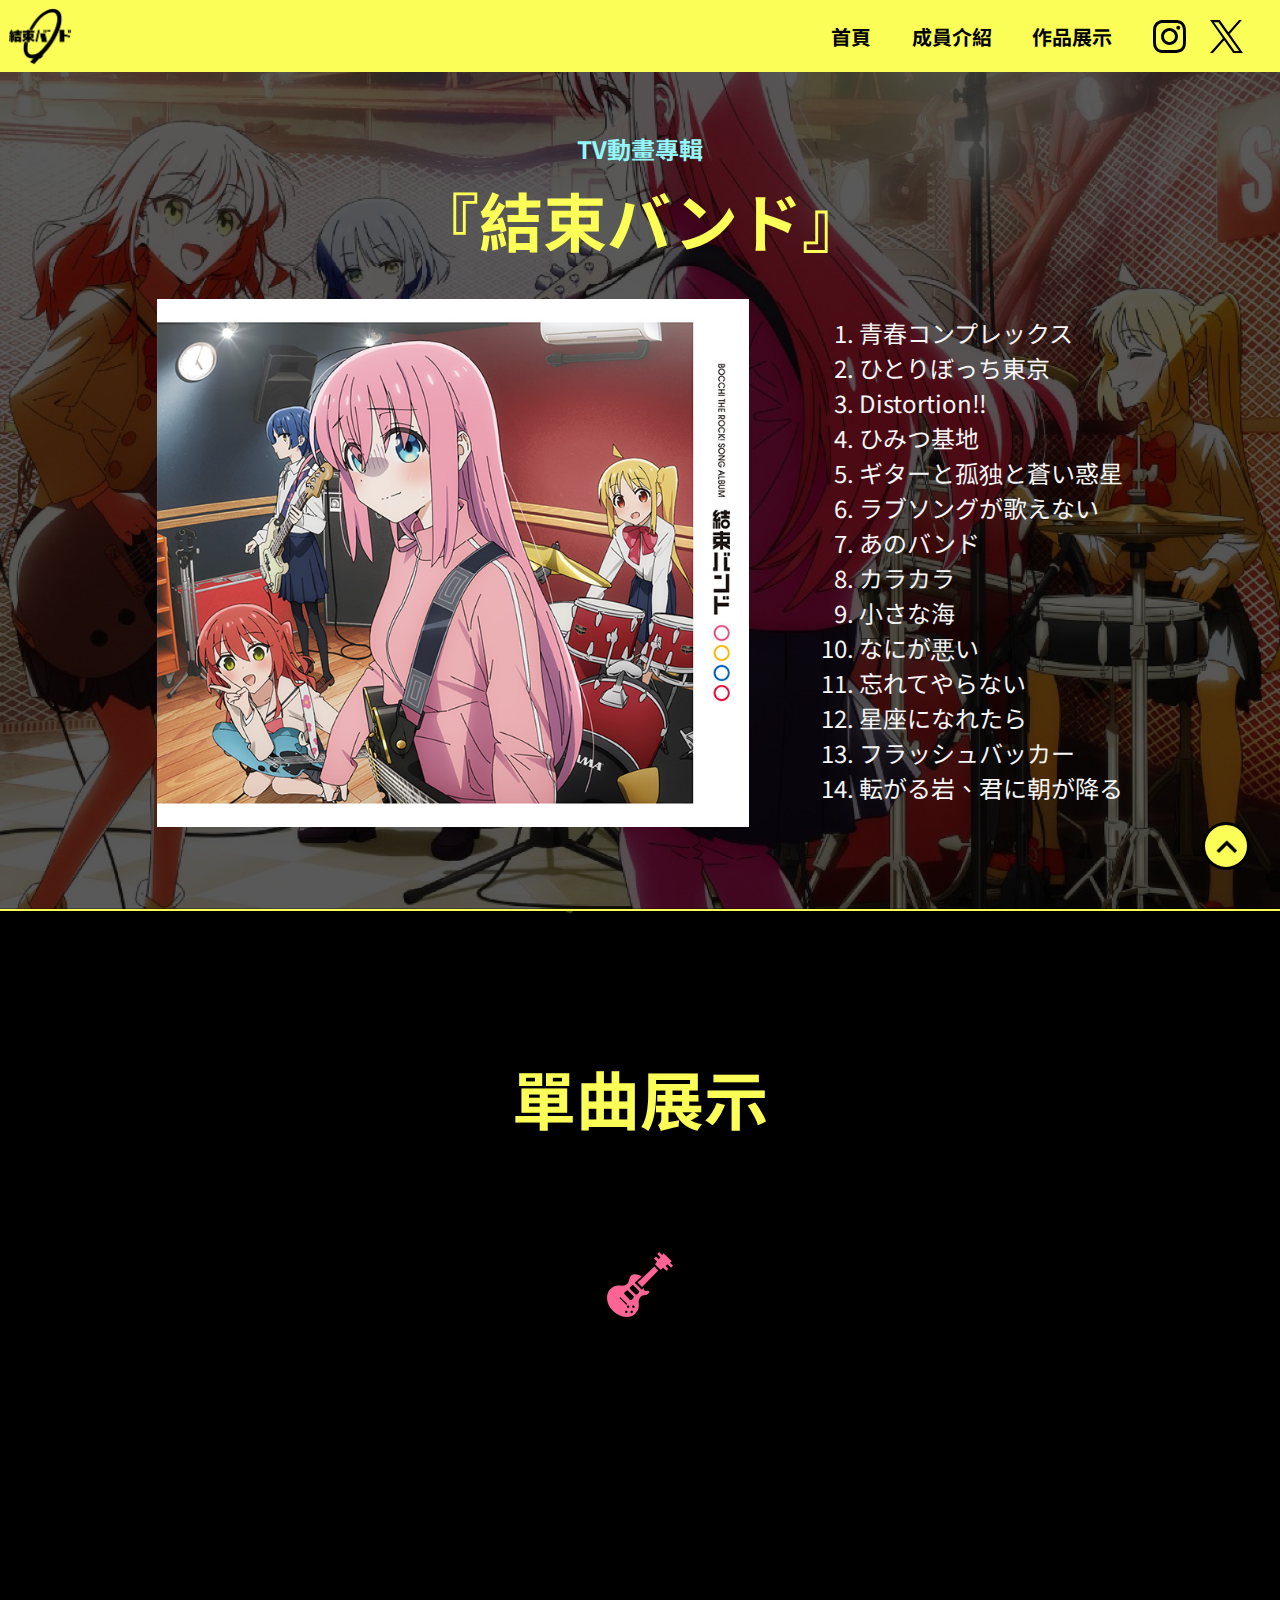
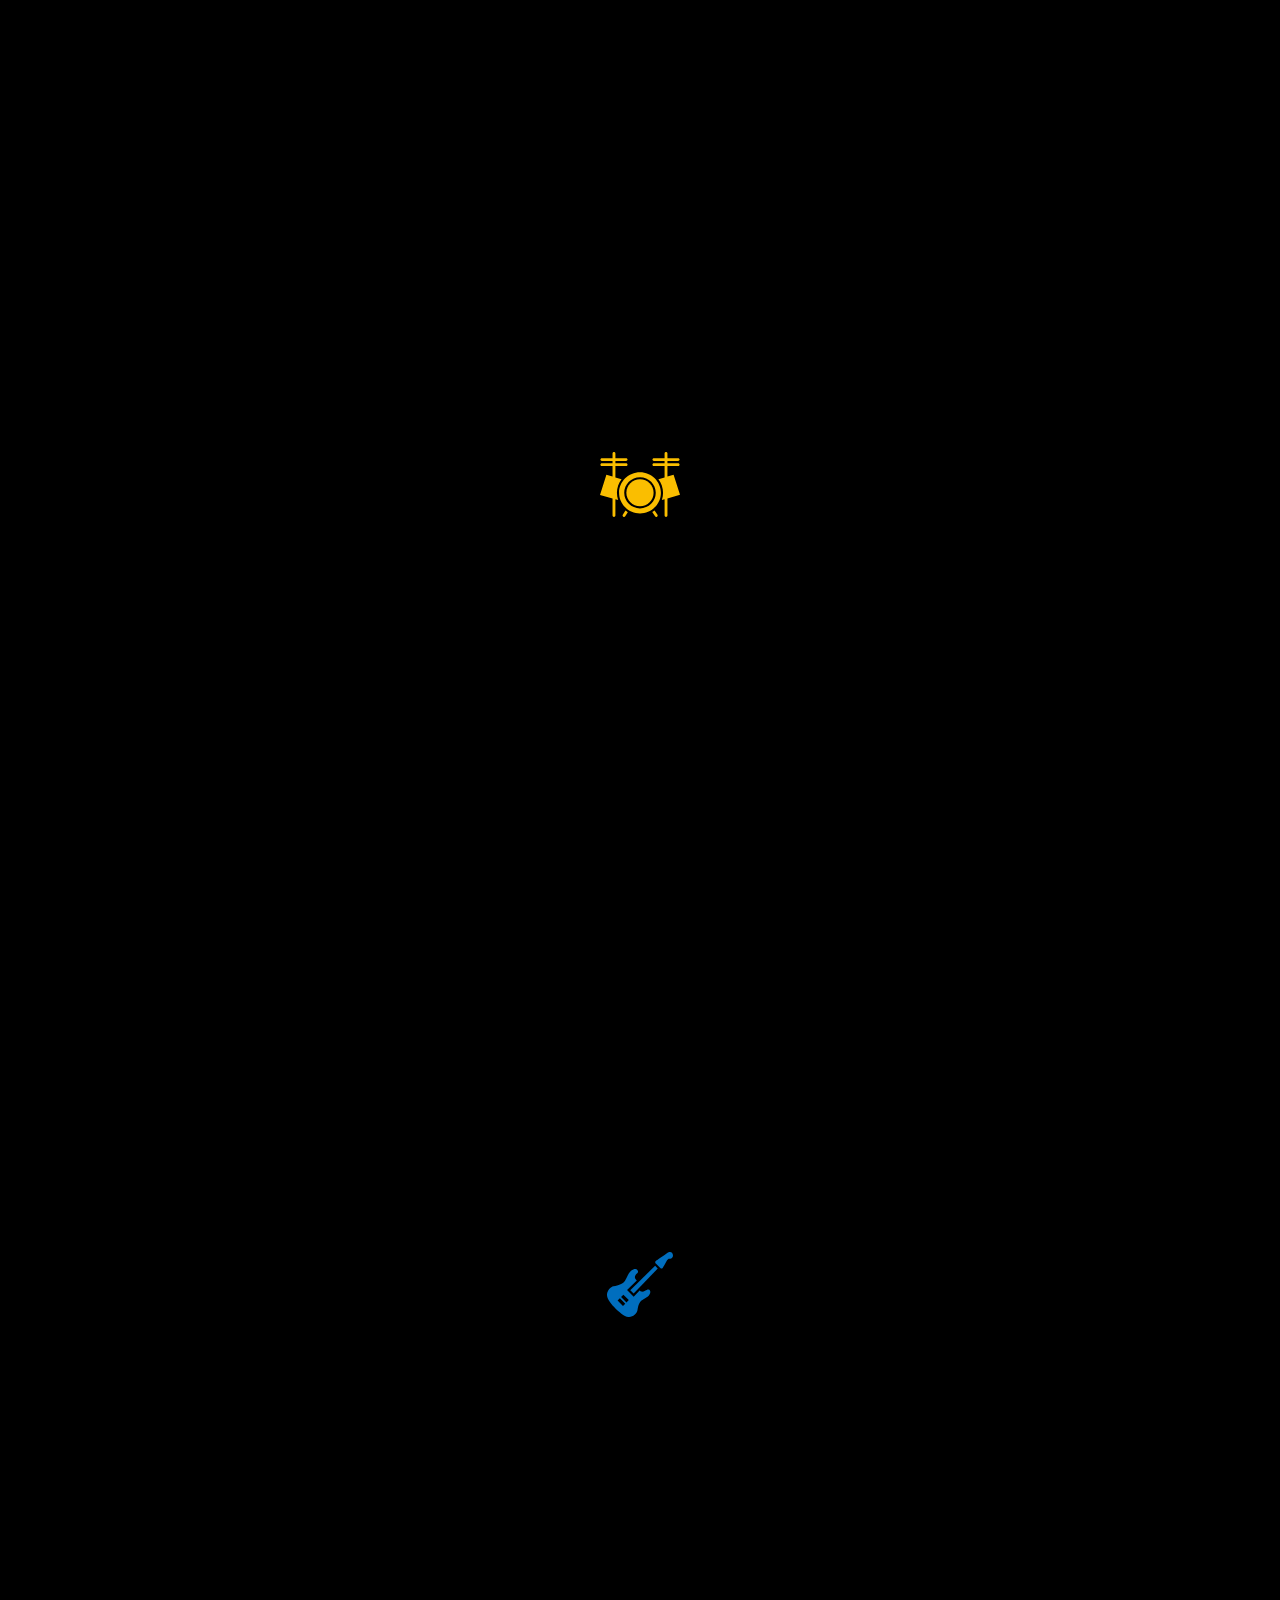
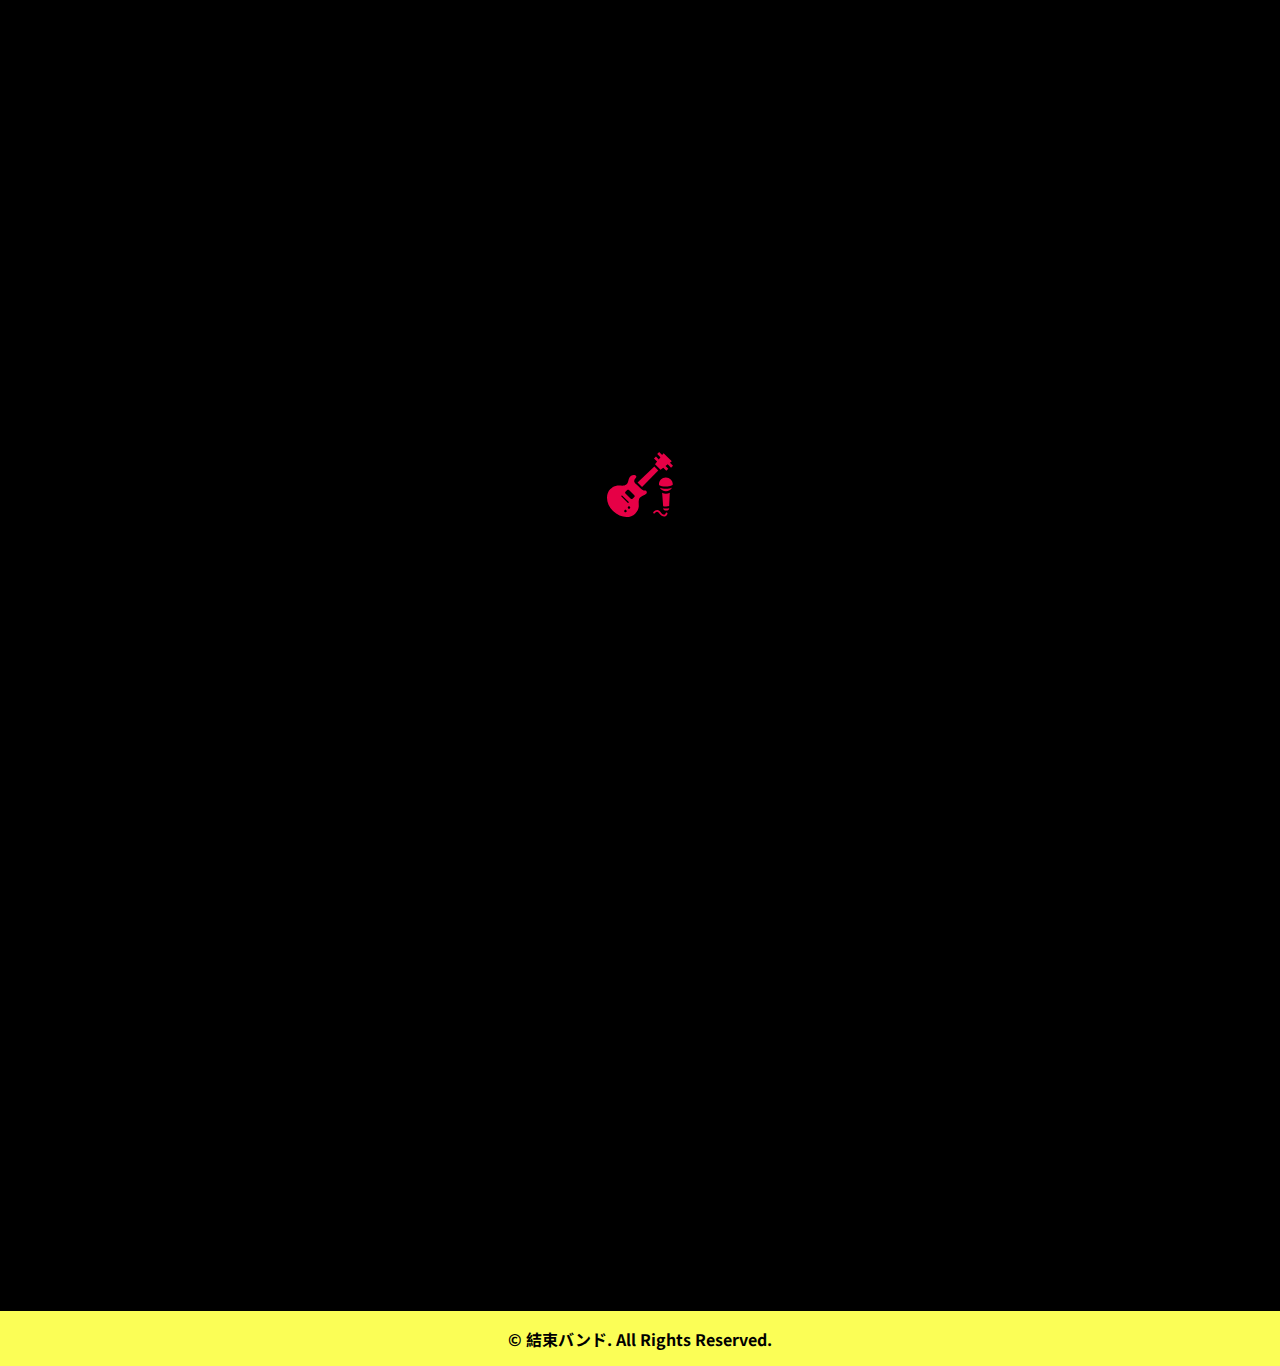
==== album.html @ 2d2086a7 "cathy's part" ====
<!DOCTYPE html>
<html lang="en">
    <head>
        <meta charset="UTF-8" />
        <meta name="viewport" content="width=device-width, initial-scale=1.0" />
        <title>作品展示</title>

        <link rel="preconnect" href="https://fonts.googleapis.com" />
        <link rel="preconnect" href="https://fonts.gstatic.com" crossorigin />
        <link
            href="https://fonts.googleapis.com/css2?family=Noto+Sans+TC:wght@100..900&family=Noto+Sans:ital,wght@0,100..900;1,100..900&display=swap"
            rel="stylesheet"
        />

        <link rel="stylesheet" href="css/style.css" /> <!-- 共用的格式 -->
        <link rel="stylesheet" href="css/album.css" /> <!-- 此頁專用的格式 -->
        <link rel="stylesheet" href="css/normalize.css" />

        <!-- AOS -->
        <link href="https://unpkg.com/aos@2.3.1/dist/aos.css" rel="stylesheet">
        <script src="https://unpkg.com/aos@2.3.1/dist/aos.js"></script>

    </head>
    
    <body>
        <div class="container">

            <div class="backToTopBtn">
                <a href="#top"><img src="images/icon_Up.png"/></a>
            </div>

            <header class="header">
            <img class="Kessoku_Band_Logo" src="images/Kessoku_Band_Logo.png" />

            <div class="nav">
                <div class="nav_list">
                <a href="index.html" class="nav_list_item"><p>首頁</p></a>
                <a href="member.html" class="nav_list_item"><p>成員介紹</p></a>
                <a href="album.html" class="nav_list_item"><p>作品展示</p></a>

                <div class="ctaBtn_Group">
                    <a href="https://www.instagram.com/BTR_isosta/" class="btn_ig" target=”_blank”><img src="images/ico_insta.svg" alt="IG"
                    /></a>
                    <a href="https://x.com/BTR_anime" class="btn_x" target=”_blank”><img src="images/ico_x.svg" alt="X"
                    /></a>
                </div>
                </div>
            </div>
            </header>
            
            <div class="main_content">

                <!-- 主要內容寫在這邊 -->

                <div class="banner">
                    <h6>TV動畫專輯</h6>
                    <h1>『結束バンド』</h1>

                    <div class="album_info">
                        <img  data-aos="flip-left" src="images/ph_kessokuband.jpg" />
                        <ol>
                            <li>青春コンプレックス</li>
                            <li>ひとりぼっち東京</li>
                            <li>Distortion‼</li>
                            <li>ひみつ基地</li>
                            <li>ギターと孤独と蒼い惑星</li>
                            <li>ラブソングが歌えない</li>
                            <li>あのバンド</li>
                            <li>カラカラ</li>
                            <li>小さな海</li>
                            <li>なにが悪い</li>
                            <li>忘れてやらない</li>
                            <li>星座になれたら</li>
                            <li>フラッシュバッカー</li>
                            <li>転がる岩、君に朝が降る</li>
                        </ol>  
                    </div>

                </div>
                <hr class="banner_Line">

                <div class="music_list">

                    <div class="img_bg"></div>

                    <h1>單曲展示</h1>

                    <img src="images/ico_guitar.svg" />
                    <div data-aos="fade-up">
                        <iframe width="921" height="580" src="https://www.youtube.com/embed/B7BxrAAXl94?si=m0UXEIz8uNx51mKf" title="YouTube video player" frameborder="0" allow="accelerometer; autoplay; clipboard-write; encrypted-media; gyroscope; picture-in-picture; web-share" referrerpolicy="strict-origin-when-cross-origin" allowfullscreen></iframe>
                    </div>

                    <img src="images/ico_drum.svg" />
                    <div data-aos="fade-up">
                        <iframe width="921" height="580" src="https://www.youtube.com/embed/gX9m-rCtSqc?si=jSZ46Ptk9Ce-Ltsv" title="YouTube video player" frameborder="0" allow="accelerometer; autoplay; clipboard-write; encrypted-media; gyroscope; picture-in-picture; web-share" referrerpolicy="strict-origin-when-cross-origin" allowfullscreen></iframe>                    </div>

                    <img src="images/ico_bass.svg" />
                    <div data-aos="fade-up">
                        <iframe width="921" height="580" src="https://www.youtube.com/embed/L2i0i9gWE00?si=dK7eOk1gUJLeM4uP" title="YouTube video player" frameborder="0" allow="accelerometer; autoplay; clipboard-write; encrypted-media; gyroscope; picture-in-picture; web-share" referrerpolicy="strict-origin-when-cross-origin" allowfullscreen></iframe>                    </div>

                    <img src="images/ico_guitar_mike.svg" />
                    <div data-aos="fade-up">
                        <iframe width="921" height="580" src="https://www.youtube.com/embed/wSTbdqo-j74?si=o0Gbe-HvAu0ZDFcA" title="YouTube video player" frameborder="0" allow="accelerometer; autoplay; clipboard-write; encrypted-media; gyroscope; picture-in-picture; web-share" referrerpolicy="strict-origin-when-cross-origin" allowfullscreen></iframe>                    </div>

                </div>
                
            </div>

        </div>

        <footer class="footer">
            <p>© 結束バンド. All Rights Reserved.</p>
        </footer>

        <script>
            AOS.init();
        </script>

    </body>
</html>
---- css/style.css ----
/* ------------ 共用的格式 ------------ */

html {
	background-color: #000000;
	box-sizing: border-box;
    overflow-x: hidden;
}

*,*:before,*:after {
	box-sizing: inherit
}


body {
	font-family: "Noto Sans TC", serif;
}

.container {
	margin-left: auto;
	margin-right: auto;
}

.backToTopBtn {
    width: 48px;
    height: 48px;
    display: block;
    position: fixed;
    bottom: 30px;
    right: 30px;
    z-index: 99;
    border: 3px solid #000000;
    outline: none;
    background-color: #FBFE56;
    cursor: pointer;
    border-radius: 50%;
    text-align: center;
    align-content: center;
}

.backToTopBtn img { 
    width: 50%;
    height: auto;
}

/* Header */

.header {
    width: 100%;
    height: 72px;
    background-color: #FBFE56;
    display: flex;
    justify-content: space-between;
    align-items: center;
    padding-left: 8px;
    padding-right: 37px;
}

.Kessoku_Band_Logo {
    width: 64px;
    height: 57px;
}

.nav {
    width: 412px;
    height: 33px;
    display: flex;
    justify-content:space-between;
    align-items: center;
}

.nav_list {
    width: 100%;
    height: 100%;
    display: flex;
    justify-content:space-between;
    align-items: center;
}

.nav_list_item {
    font-size: 20px;
    font-weight: bold;
    color: #000000;
    text-decoration: none;
}

.ctaBtn_Group {
    display: flex;
    align-items: center;
}

.btn_ig,
.btn_x {
    width: 33px;
    height: 33px;
}

.btn_ig {
    margin-right: 24px;
}

/* Footer */

.footer {
    width: 100%;
    height: 55px;
    font-size: 16px;
    font-weight: bold;
    text-align: center;
    background-color: #FBFE56;
    align-content: center;
}
---- css/album.css ----
.banner {
    width: 100%;
    height: 837px;
    text-align: center;
    align-content: center;
    background-image: url("../images/album_Banner.png");
    background-color: rgba(0,0,0,0.65);
    background-position: center;
    background-repeat: no-repeat;
    background-size: cover;
    background-blend-mode: overlay;
}

.banner h6 {
    color: #93F7FA;
    font-size: 24px;
    margin-top: 23px;
    margin-bottom: 20px;
}

.banner h1 {
    color: #FBFE56;
    font-size: 64px;
    font-weight: bolder;
    margin-top: 0px;
    margin-bottom: 42px;
}

.album_info {
    height: 528px;
    display: flex;
    justify-content: center;
    margin-bottom: 42px;
}

.album_info img {
    width: auto;
    height: 100%;
    margin-right: 70px;
}

.album_info ol {
    height: 100%;
}

.album_info li {
    line-height: 35px;
    text-align: start;
    color: #F5F5F5;
    font-size: 24px;
    font-weight: 400;
}

.banner_Line {
    height:2px;
    border-width:0;
    color:#FBFE56;
    background-color:#FBFE56; 
    margin: 0;
}

/* Music */

.music_list {
    padding-top: 107px;
    text-align: center;
    background-image: url("../images/Kessoku_Band_Logo_yellow.png");
    background-repeat: no-repeat;
    background-attachment: fixed;
    background-position: center;
    background-size: 1083px 968px;
    background-color: rgba(0,0,0,0.75);
    background-blend-mode: overlay;
}

.music_list img{
    width: auto;
    height: 65px;
    margin-top: 75px;
    margin-bottom: 75px;
}

.music_list h1{
    color: #FBFE56;
    font-size: 64px;
}

/* Footer */

.footer {
    margin-top: 135px;
}
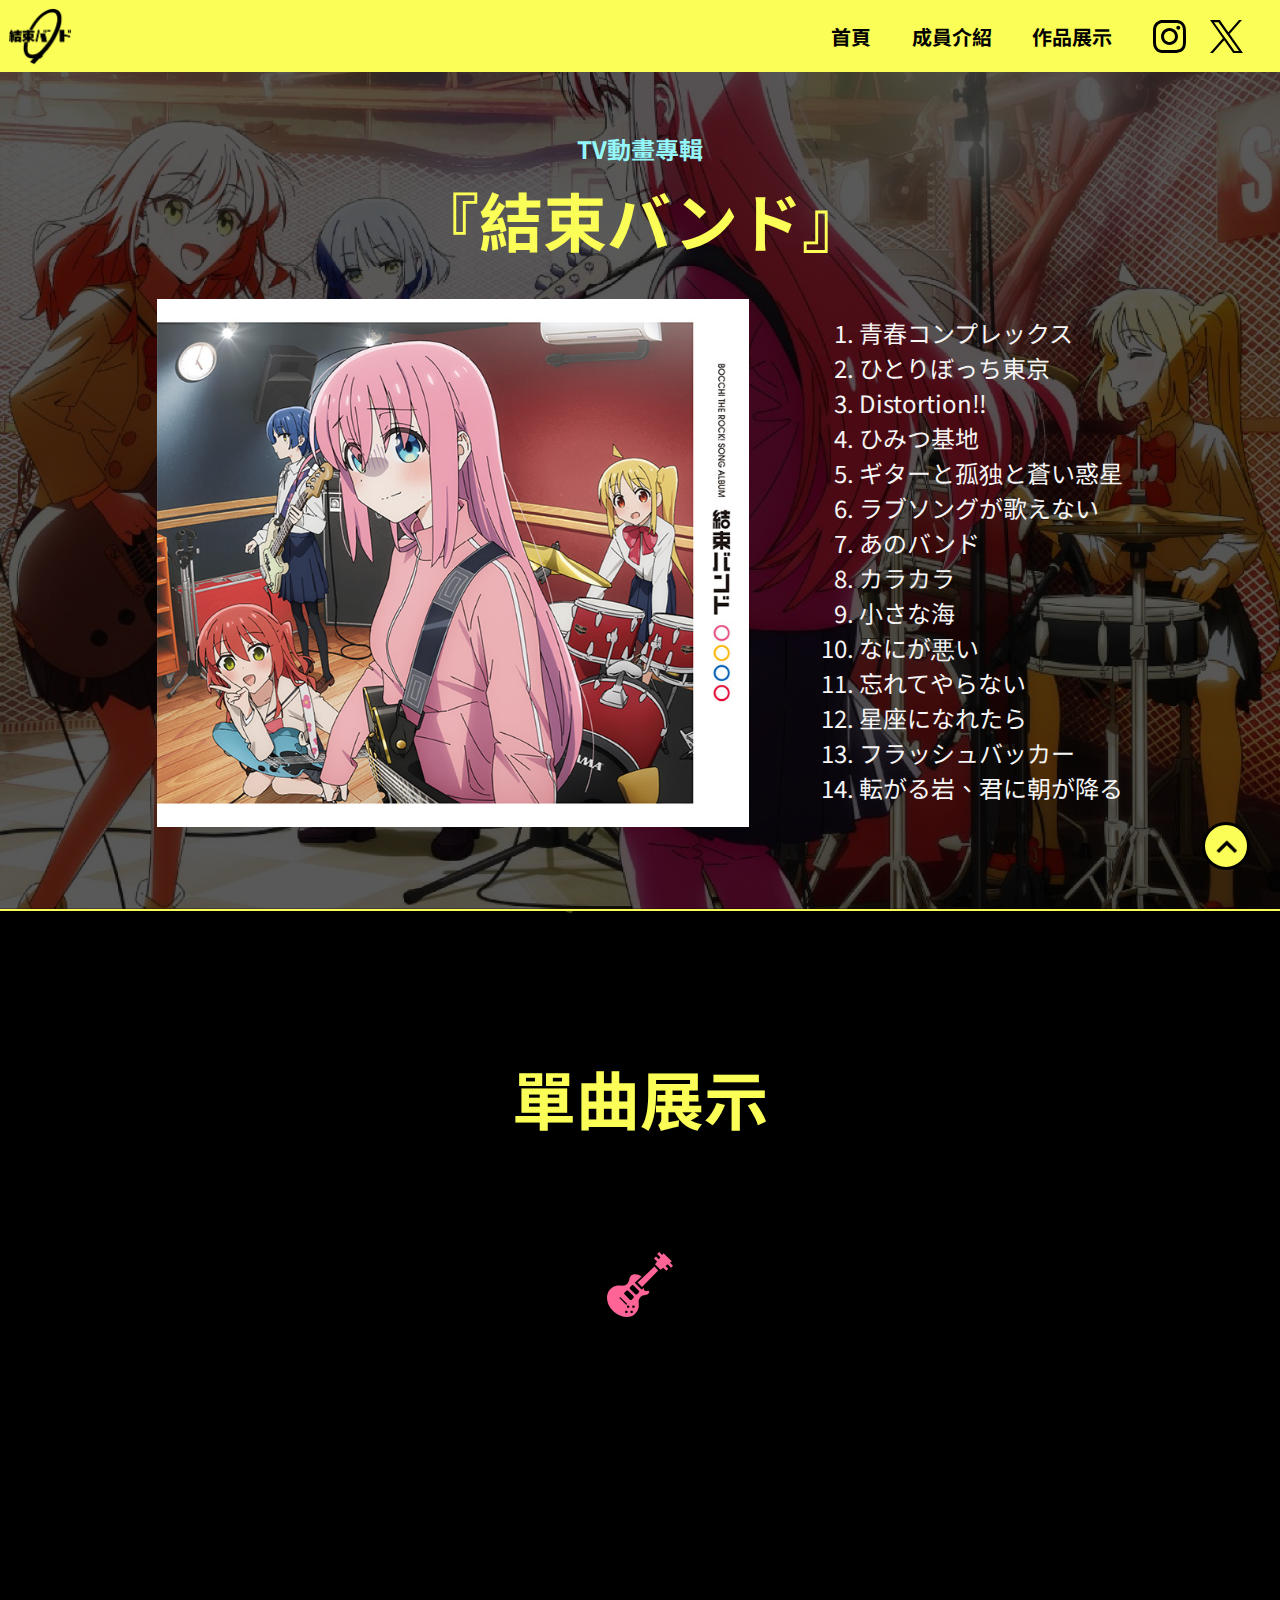
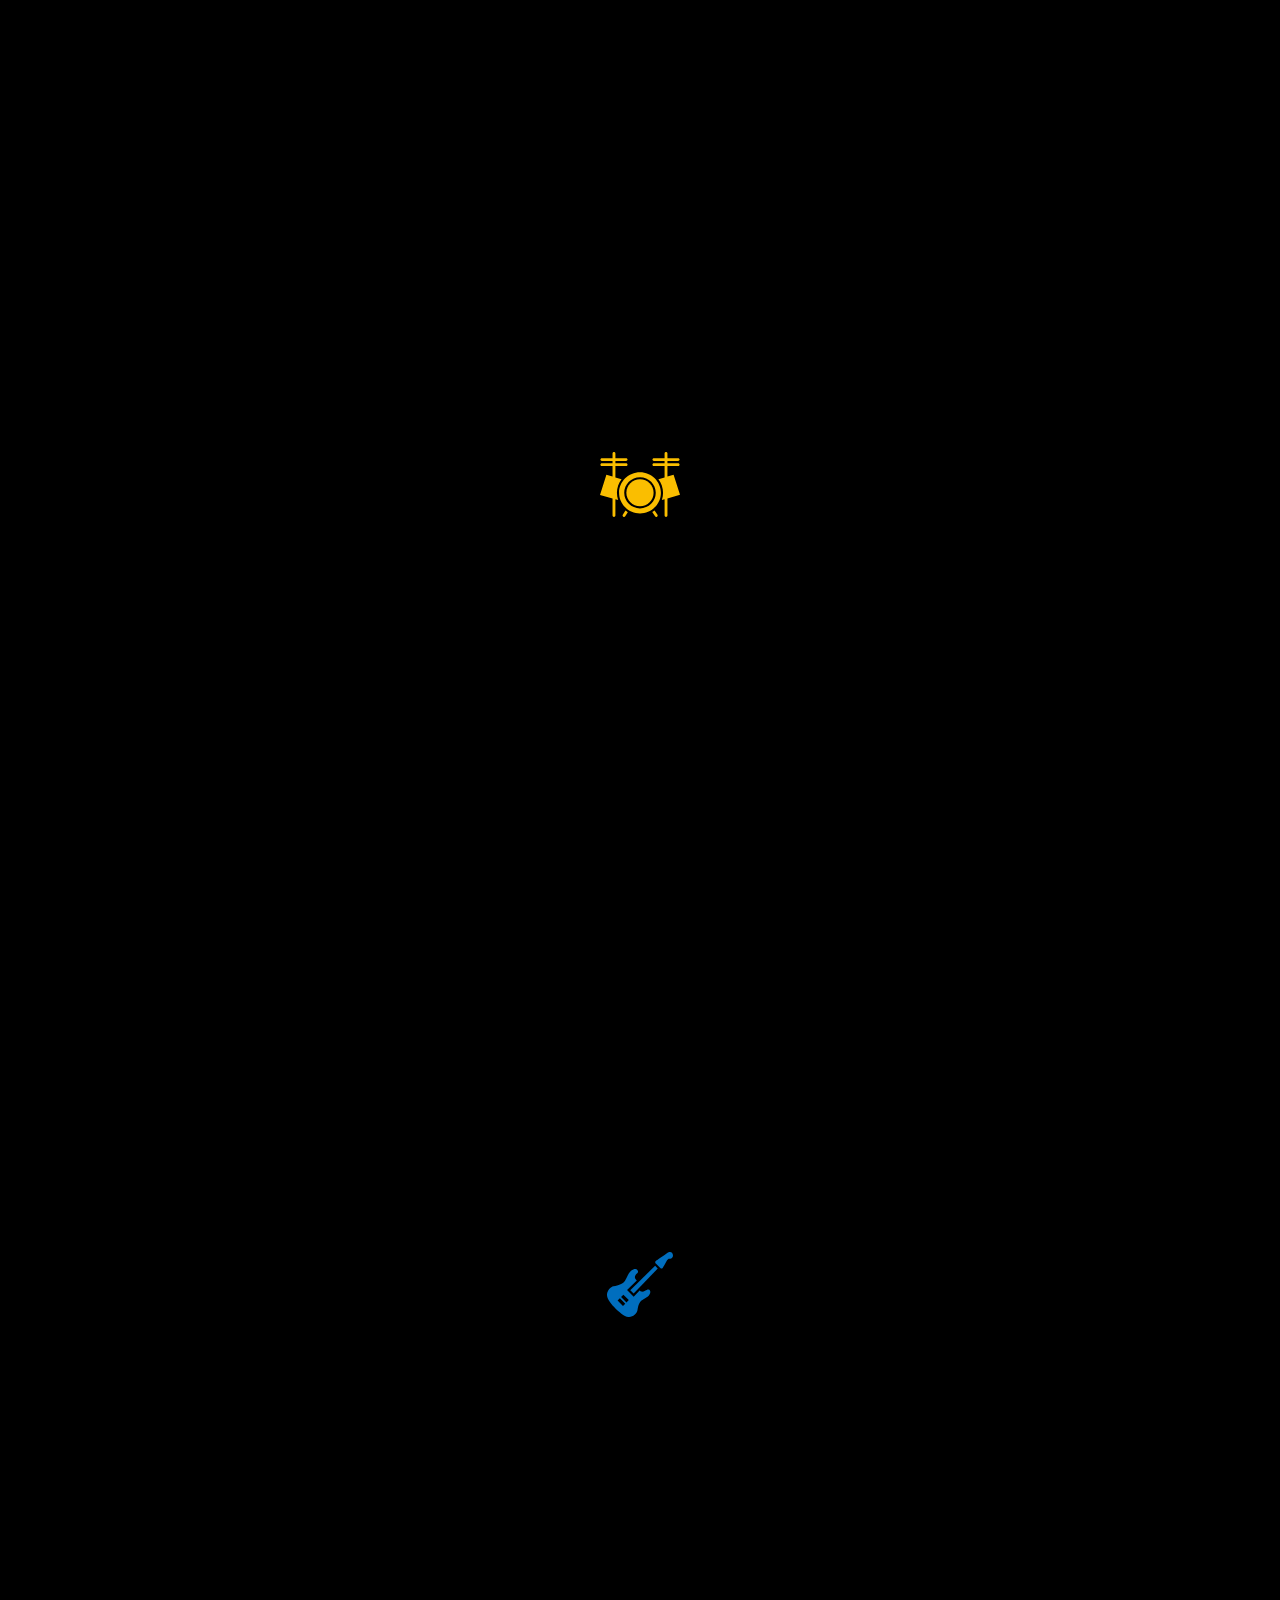
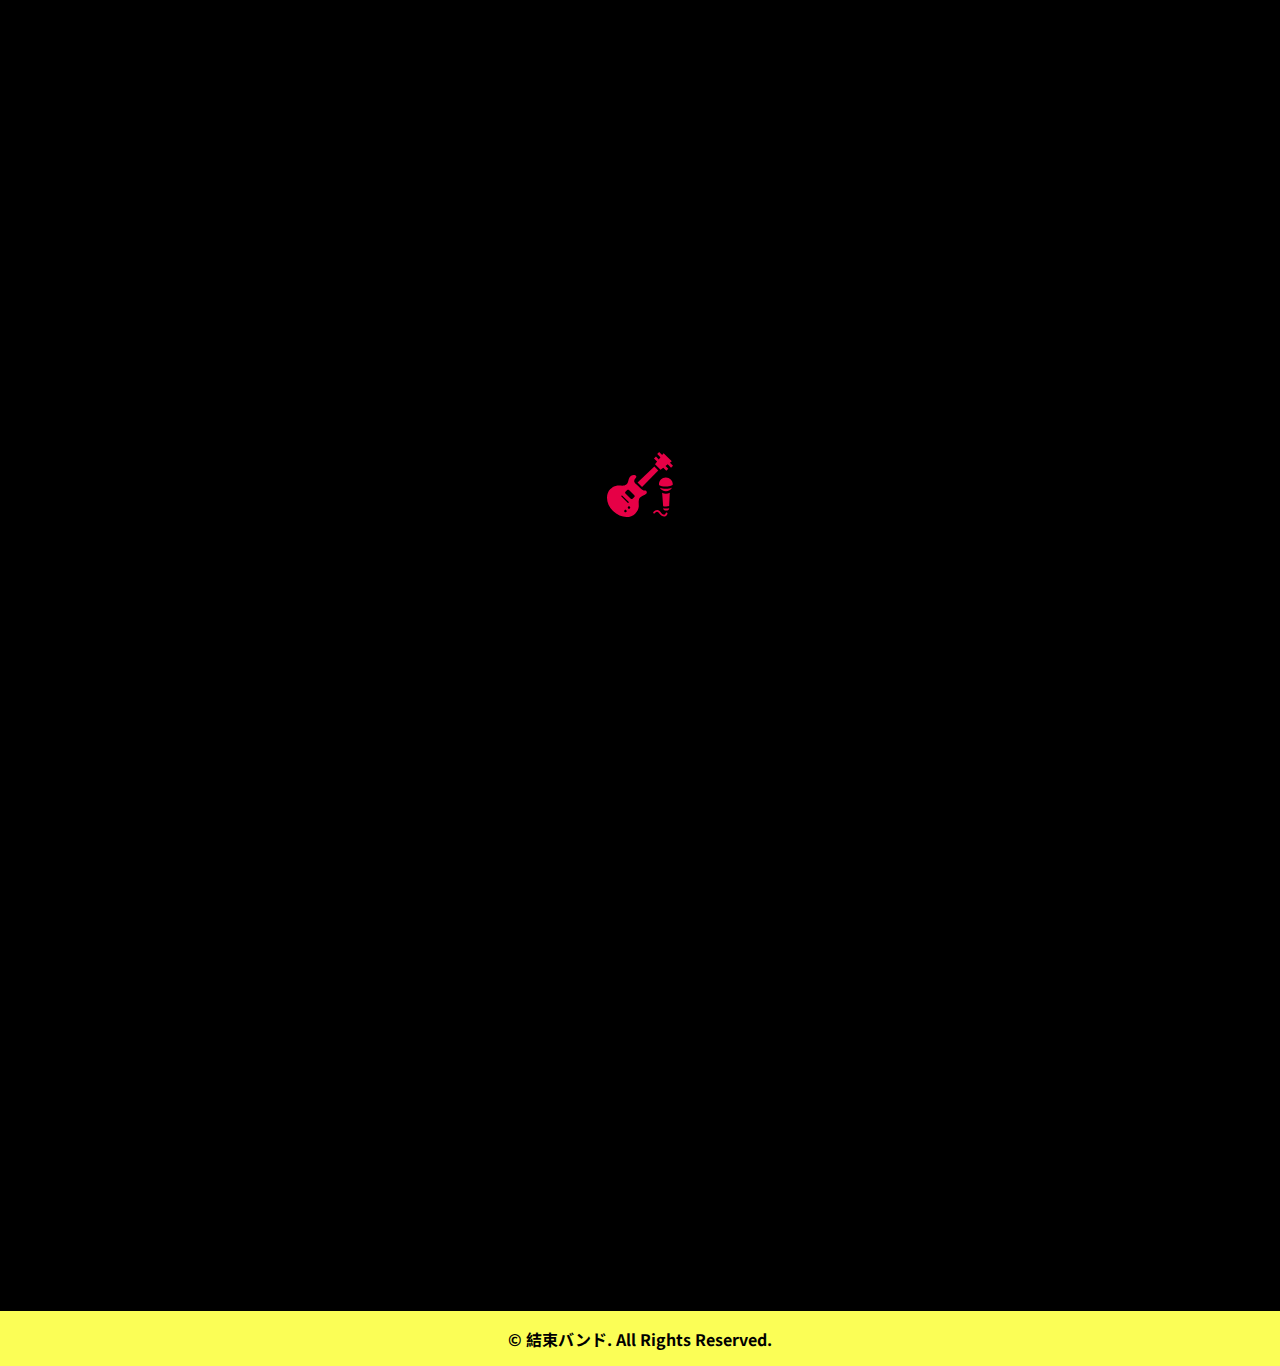
==== commit ab6f5f8d: "Add files via upload" ====
--- a/album.html
+++ b/album.html
@@ -1,120 +1,120 @@
-<!DOCTYPE html>
-<html lang="en">
-    <head>
-        <meta charset="UTF-8" />
-        <meta name="viewport" content="width=device-width, initial-scale=1.0" />
-        <title>作品展示</title>
-
-        <link rel="preconnect" href="https://fonts.googleapis.com" />
-        <link rel="preconnect" href="https://fonts.gstatic.com" crossorigin />
-        <link
-            href="https://fonts.googleapis.com/css2?family=Noto+Sans+TC:wght@100..900&family=Noto+Sans:ital,wght@0,100..900;1,100..900&display=swap"
-            rel="stylesheet"
-        />
-
-        <link rel="stylesheet" href="css/style.css" /> <!-- 共用的格式 -->
-        <link rel="stylesheet" href="css/album.css" /> <!-- 此頁專用的格式 -->
-        <link rel="stylesheet" href="css/normalize.css" />
-
-        <!-- AOS -->
-        <link href="https://unpkg.com/aos@2.3.1/dist/aos.css" rel="stylesheet">
-        <script src="https://unpkg.com/aos@2.3.1/dist/aos.js"></script>
-
-    </head>
-    
-    <body>
-        <div class="container">
-
-            <div class="backToTopBtn">
-                <a href="#top"><img src="images/icon_Up.png"/></a>
-            </div>
-
-            <header class="header">
-            <img class="Kessoku_Band_Logo" src="images/Kessoku_Band_Logo.png" />
-
-            <div class="nav">
-                <div class="nav_list">
-                <a href="index.html" class="nav_list_item"><p>首頁</p></a>
-                <a href="member.html" class="nav_list_item"><p>成員介紹</p></a>
-                <a href="album.html" class="nav_list_item"><p>作品展示</p></a>
-
-                <div class="ctaBtn_Group">
-                    <a href="https://www.instagram.com/BTR_isosta/" class="btn_ig" target=”_blank”><img src="images/ico_insta.svg" alt="IG"
-                    /></a>
-                    <a href="https://x.com/BTR_anime" class="btn_x" target=”_blank”><img src="images/ico_x.svg" alt="X"
-                    /></a>
-                </div>
-                </div>
-            </div>
-            </header>
-            
-            <div class="main_content">
-
-                <!-- 主要內容寫在這邊 -->
-
-                <div class="banner">
-                    <h6>TV動畫專輯</h6>
-                    <h1>『結束バンド』</h1>
-
-                    <div class="album_info">
-                        <img  data-aos="flip-left" src="images/ph_kessokuband.jpg" />
-                        <ol>
-                            <li>青春コンプレックス</li>
-                            <li>ひとりぼっち東京</li>
-                            <li>Distortion‼</li>
-                            <li>ひみつ基地</li>
-                            <li>ギターと孤独と蒼い惑星</li>
-                            <li>ラブソングが歌えない</li>
-                            <li>あのバンド</li>
-                            <li>カラカラ</li>
-                            <li>小さな海</li>
-                            <li>なにが悪い</li>
-                            <li>忘れてやらない</li>
-                            <li>星座になれたら</li>
-                            <li>フラッシュバッカー</li>
-                            <li>転がる岩、君に朝が降る</li>
-                        </ol>  
-                    </div>
-
-                </div>
-                <hr class="banner_Line">
-
-                <div class="music_list">
-
-                    <div class="img_bg"></div>
-
-                    <h1>單曲展示</h1>
-
-                    <img src="images/ico_guitar.svg" />
-                    <div data-aos="fade-up">
-                        <iframe width="921" height="580" src="https://www.youtube.com/embed/B7BxrAAXl94?si=m0UXEIz8uNx51mKf" title="YouTube video player" frameborder="0" allow="accelerometer; autoplay; clipboard-write; encrypted-media; gyroscope; picture-in-picture; web-share" referrerpolicy="strict-origin-when-cross-origin" allowfullscreen></iframe>
-                    </div>
-
-                    <img src="images/ico_drum.svg" />
-                    <div data-aos="fade-up">
-                        <iframe width="921" height="580" src="https://www.youtube.com/embed/gX9m-rCtSqc?si=jSZ46Ptk9Ce-Ltsv" title="YouTube video player" frameborder="0" allow="accelerometer; autoplay; clipboard-write; encrypted-media; gyroscope; picture-in-picture; web-share" referrerpolicy="strict-origin-when-cross-origin" allowfullscreen></iframe>                    </div>
-
-                    <img src="images/ico_bass.svg" />
-                    <div data-aos="fade-up">
-                        <iframe width="921" height="580" src="https://www.youtube.com/embed/L2i0i9gWE00?si=dK7eOk1gUJLeM4uP" title="YouTube video player" frameborder="0" allow="accelerometer; autoplay; clipboard-write; encrypted-media; gyroscope; picture-in-picture; web-share" referrerpolicy="strict-origin-when-cross-origin" allowfullscreen></iframe>                    </div>
-
-                    <img src="images/ico_guitar_mike.svg" />
-                    <div data-aos="fade-up">
-                        <iframe width="921" height="580" src="https://www.youtube.com/embed/wSTbdqo-j74?si=o0Gbe-HvAu0ZDFcA" title="YouTube video player" frameborder="0" allow="accelerometer; autoplay; clipboard-write; encrypted-media; gyroscope; picture-in-picture; web-share" referrerpolicy="strict-origin-when-cross-origin" allowfullscreen></iframe>                    </div>
-
-                </div>
-                
-            </div>
-
-        </div>
-
-        <footer class="footer">
-            <p>© 結束バンド. All Rights Reserved.</p>
-        </footer>
-
-        <script>
-            AOS.init();
-        </script>
-
-    </body>
-</html>
+<!DOCTYPE html>
+<html lang="en">
+    <head>
+        <meta charset="UTF-8" />
+        <meta name="viewport" content="width=device-width, initial-scale=1.0" />
+        <title>作品展示</title>
+
+        <link rel="preconnect" href="https://fonts.googleapis.com" />
+        <link rel="preconnect" href="https://fonts.gstatic.com" crossorigin />
+        <link
+            href="https://fonts.googleapis.com/css2?family=Noto+Sans+TC:wght@100..900&family=Noto+Sans:ital,wght@0,100..900;1,100..900&display=swap"
+            rel="stylesheet"
+        />
+
+        <link rel="stylesheet" href="css/style.css" /> <!-- 共用的格式 -->
+        <link rel="stylesheet" href="css/album.css" /> <!-- 此頁專用的格式 -->
+        <link rel="stylesheet" href="css/normalize.css" />
+
+        <!-- AOS -->
+        <link href="https://unpkg.com/aos@2.3.1/dist/aos.css" rel="stylesheet">
+        <script src="https://unpkg.com/aos@2.3.1/dist/aos.js"></script>
+
+    </head>
+    
+    <body>
+        <div class="container">
+
+            <div class="backToTopBtn">
+                <a href="#top"><img src="images/icon_Up.png"/></a>
+            </div>
+
+            <header class="header">
+            <img class="Kessoku_Band_Logo" src="images/Kessoku_Band_Logo.png" />
+
+            <div class="nav">
+                <div class="nav_list">
+                <a href="index.html" class="nav_list_item"><p>首頁</p></a>
+                <a href="member.html" class="nav_list_item"><p>成員介紹</p></a>
+                <a href="album.html" class="nav_list_item"><p>作品展示</p></a>
+
+                <div class="ctaBtn_Group">
+                    <a href="https://www.instagram.com/BTR_isosta/" class="btn_ig" target=”_blank”><img src="images/ico_insta.svg" alt="IG"
+                    /></a>
+                    <a href="https://x.com/BTR_anime" class="btn_x" target=”_blank”><img src="images/ico_x.svg" alt="X"
+                    /></a>
+                </div>
+                </div>
+            </div>
+            </header>
+            
+            <div class="main_content">
+
+                <!-- 主要內容寫在這邊 -->
+
+                <div class="banner">
+                    <h6>TV動畫專輯</h6>
+                    <h1>『結束バンド』</h1>
+
+                    <div class="album_info">
+                        <img  data-aos="flip-left" src="images/ph_kessokuband.jpg" />
+                        <ol>
+                            <li>青春コンプレックス</li>
+                            <li>ひとりぼっち東京</li>
+                            <li>Distortion‼</li>
+                            <li>ひみつ基地</li>
+                            <li>ギターと孤独と蒼い惑星</li>
+                            <li>ラブソングが歌えない</li>
+                            <li>あのバンド</li>
+                            <li>カラカラ</li>
+                            <li>小さな海</li>
+                            <li>なにが悪い</li>
+                            <li>忘れてやらない</li>
+                            <li>星座になれたら</li>
+                            <li>フラッシュバッカー</li>
+                            <li>転がる岩、君に朝が降る</li>
+                        </ol>  
+                    </div>
+
+                </div>
+                <hr class="banner_Line">
+
+                <div class="music_list">
+
+                    <div class="img_bg"></div>
+
+                    <h1>單曲展示</h1>
+
+                    <img src="images/ico_guitar.svg" />
+                    <div data-aos="fade-up">
+                        <iframe width="921" height="580" src="https://www.youtube.com/embed/B7BxrAAXl94?si=m0UXEIz8uNx51mKf" title="YouTube video player" frameborder="0" allow="accelerometer; autoplay; clipboard-write; encrypted-media; gyroscope; picture-in-picture; web-share" referrerpolicy="strict-origin-when-cross-origin" allowfullscreen></iframe>
+                    </div>
+
+                    <img src="images/ico_drum.svg" />
+                    <div data-aos="fade-up">
+                        <iframe width="921" height="580" src="https://www.youtube.com/embed/gX9m-rCtSqc?si=jSZ46Ptk9Ce-Ltsv" title="YouTube video player" frameborder="0" allow="accelerometer; autoplay; clipboard-write; encrypted-media; gyroscope; picture-in-picture; web-share" referrerpolicy="strict-origin-when-cross-origin" allowfullscreen></iframe>                    </div>
+
+                    <img src="images/ico_bass.svg" />
+                    <div data-aos="fade-up">
+                        <iframe width="921" height="580" src="https://www.youtube.com/embed/L2i0i9gWE00?si=dK7eOk1gUJLeM4uP" title="YouTube video player" frameborder="0" allow="accelerometer; autoplay; clipboard-write; encrypted-media; gyroscope; picture-in-picture; web-share" referrerpolicy="strict-origin-when-cross-origin" allowfullscreen></iframe>                    </div>
+
+                    <img src="images/ico_guitar_mike.svg" />
+                    <div data-aos="fade-up">
+                        <iframe width="921" height="580" src="https://www.youtube.com/embed/wSTbdqo-j74?si=o0Gbe-HvAu0ZDFcA" title="YouTube video player" frameborder="0" allow="accelerometer; autoplay; clipboard-write; encrypted-media; gyroscope; picture-in-picture; web-share" referrerpolicy="strict-origin-when-cross-origin" allowfullscreen></iframe>                    </div>
+
+                </div>
+                
+            </div>
+
+        </div>
+
+        <footer class="footer">
+            <p>© 結束バンド. All Rights Reserved.</p>
+        </footer>
+
+        <script>
+            AOS.init();
+        </script>
+
+    </body>
+</html>
--- a/css/style.css
+++ b/css/style.css
@@ -1,112 +1,112 @@
-
-/* ------------ 共用的格式 ------------ */
-
-html {
-	background-color: #000000;
-	box-sizing: border-box;
-    overflow-x: hidden;
-}
-
-*,*:before,*:after {
-	box-sizing: inherit
-}
-
-
-body {
-	font-family: "Noto Sans TC", serif;
-}
-
-.container {
-	margin-left: auto;
-	margin-right: auto;
-}
-
-.backToTopBtn {
-    width: 48px;
-    height: 48px;
-    display: block;
-    position: fixed;
-    bottom: 30px;
-    right: 30px;
-    z-index: 99;
-    border: 3px solid #000000;
-    outline: none;
-    background-color: #FBFE56;
-    cursor: pointer;
-    border-radius: 50%;
-    text-align: center;
-    align-content: center;
-}
-
-.backToTopBtn img { 
-    width: 50%;
-    height: auto;
-}
-
-/* Header */
-
-.header {
-    width: 100%;
-    height: 72px;
-    background-color: #FBFE56;
-    display: flex;
-    justify-content: space-between;
-    align-items: center;
-    padding-left: 8px;
-    padding-right: 37px;
-}
-
-.Kessoku_Band_Logo {
-    width: 64px;
-    height: 57px;
-}
-
-.nav {
-    width: 412px;
-    height: 33px;
-    display: flex;
-    justify-content:space-between;
-    align-items: center;
-}
-
-.nav_list {
-    width: 100%;
-    height: 100%;
-    display: flex;
-    justify-content:space-between;
-    align-items: center;
-}
-
-.nav_list_item {
-    font-size: 20px;
-    font-weight: bold;
-    color: #000000;
-    text-decoration: none;
-}
-
-.ctaBtn_Group {
-    display: flex;
-    align-items: center;
-}
-
-.btn_ig,
-.btn_x {
-    width: 33px;
-    height: 33px;
-}
-
-.btn_ig {
-    margin-right: 24px;
-}
-
-/* Footer */
-
-.footer {
-    width: 100%;
-    height: 55px;
-    font-size: 16px;
-    font-weight: bold;
-    text-align: center;
-    background-color: #FBFE56;
-    align-content: center;
+
+/* ------------ 共用的格式 ------------ */
+
+html {
+	background-color: #000000;
+	box-sizing: border-box;
+    overflow-x: hidden;
+}
+
+*,*:before,*:after {
+	box-sizing: inherit
+}
+
+
+body {
+	font-family: "Noto Sans TC", serif;
+}
+
+.container {
+	margin-left: auto;
+	margin-right: auto;
+}
+
+.backToTopBtn {
+    width: 48px;
+    height: 48px;
+    display: block;
+    position: fixed;
+    bottom: 30px;
+    right: 30px;
+    z-index: 99;
+    border: 3px solid #000000;
+    outline: none;
+    background-color: #FBFE56;
+    cursor: pointer;
+    border-radius: 50%;
+    text-align: center;
+    align-content: center;
+}
+
+.backToTopBtn img { 
+    width: 50%;
+    height: auto;
+}
+
+/* Header */
+
+.header {
+    width: 100%;
+    height: 72px;
+    background-color: #FBFE56;
+    display: flex;
+    justify-content: space-between;
+    align-items: center;
+    padding-left: 8px;
+    padding-right: 37px;
+}
+
+.Kessoku_Band_Logo {
+    width: 64px;
+    height: 57px;
+}
+
+.nav {
+    width: 412px;
+    height: 33px;
+    display: flex;
+    justify-content:space-between;
+    align-items: center;
+}
+
+.nav_list {
+    width: 100%;
+    height: 100%;
+    display: flex;
+    justify-content:space-between;
+    align-items: center;
+}
+
+.nav_list_item {
+    font-size: 20px;
+    font-weight: bold;
+    color: #000000;
+    text-decoration: none;
+}
+
+.ctaBtn_Group {
+    display: flex;
+    align-items: center;
+}
+
+.btn_ig,
+.btn_x {
+    width: 33px;
+    height: 33px;
+}
+
+.btn_ig {
+    margin-right: 24px;
+}
+
+/* Footer */
+
+.footer {
+    width: 100%;
+    height: 55px;
+    font-size: 16px;
+    font-weight: bold;
+    text-align: center;
+    background-color: #FBFE56;
+    align-content: center;
 }--- a/css/album.css
+++ b/css/album.css
@@ -1,92 +1,92 @@
-.banner {
-    width: 100%;
-    height: 837px;
-    text-align: center;
-    align-content: center;
-    background-image: url("../images/album_Banner.png");
-    background-color: rgba(0,0,0,0.65);
-    background-position: center;
-    background-repeat: no-repeat;
-    background-size: cover;
-    background-blend-mode: overlay;
-}
-
-.banner h6 {
-    color: #93F7FA;
-    font-size: 24px;
-    margin-top: 23px;
-    margin-bottom: 20px;
-}
-
-.banner h1 {
-    color: #FBFE56;
-    font-size: 64px;
-    font-weight: bolder;
-    margin-top: 0px;
-    margin-bottom: 42px;
-}
-
-.album_info {
-    height: 528px;
-    display: flex;
-    justify-content: center;
-    margin-bottom: 42px;
-}
-
-.album_info img {
-    width: auto;
-    height: 100%;
-    margin-right: 70px;
-}
-
-.album_info ol {
-    height: 100%;
-}
-
-.album_info li {
-    line-height: 35px;
-    text-align: start;
-    color: #F5F5F5;
-    font-size: 24px;
-    font-weight: 400;
-}
-
-.banner_Line {
-    height:2px;
-    border-width:0;
-    color:#FBFE56;
-    background-color:#FBFE56; 
-    margin: 0;
-}
-
-/* Music */
-
-.music_list {
-    padding-top: 107px;
-    text-align: center;
-    background-image: url("../images/Kessoku_Band_Logo_yellow.png");
-    background-repeat: no-repeat;
-    background-attachment: fixed;
-    background-position: center;
-    background-size: 1083px 968px;
-    background-color: rgba(0,0,0,0.75);
-    background-blend-mode: overlay;
-}
-
-.music_list img{
-    width: auto;
-    height: 65px;
-    margin-top: 75px;
-    margin-bottom: 75px;
-}
-
-.music_list h1{
-    color: #FBFE56;
-    font-size: 64px;
-}
-
-/* Footer */
-
-.footer {
-    margin-top: 135px;
+.banner {
+    width: 100%;
+    height: 837px;
+    text-align: center;
+    align-content: center;
+    background-image: url("../images/album_Banner.png");
+    background-color: rgba(0,0,0,0.65);
+    background-position: center;
+    background-repeat: no-repeat;
+    background-size: cover;
+    background-blend-mode: overlay;
+}
+
+.banner h6 {
+    color: #93F7FA;
+    font-size: 24px;
+    margin-top: 23px;
+    margin-bottom: 20px;
+}
+
+.banner h1 {
+    color: #FBFE56;
+    font-size: 64px;
+    font-weight: bolder;
+    margin-top: 0px;
+    margin-bottom: 42px;
+}
+
+.album_info {
+    height: 528px;
+    display: flex;
+    justify-content: center;
+    margin-bottom: 42px;
+}
+
+.album_info img {
+    width: auto;
+    height: 100%;
+    margin-right: 70px;
+}
+
+.album_info ol {
+    height: 100%;
+}
+
+.album_info li {
+    line-height: 35px;
+    text-align: start;
+    color: #F5F5F5;
+    font-size: 24px;
+    font-weight: 400;
+}
+
+.banner_Line {
+    height:2px;
+    border-width:0;
+    color:#FBFE56;
+    background-color:#FBFE56; 
+    margin: 0;
+}
+
+/* Music */
+
+.music_list {
+    padding-top: 107px;
+    text-align: center;
+    background-image: url("../images/Kessoku_Band_Logo_yellow.png");
+    background-repeat: no-repeat;
+    background-attachment: fixed;
+    background-position: center;
+    background-size: 1083px 968px;
+    background-color: rgba(0,0,0,0.75);
+    background-blend-mode: overlay;
+}
+
+.music_list img{
+    width: auto;
+    height: 65px;
+    margin-top: 75px;
+    margin-bottom: 75px;
+}
+
+.music_list h1{
+    color: #FBFE56;
+    font-size: 64px;
+}
+
+/* Footer */
+
+.footer {
+    margin-top: 135px;
 }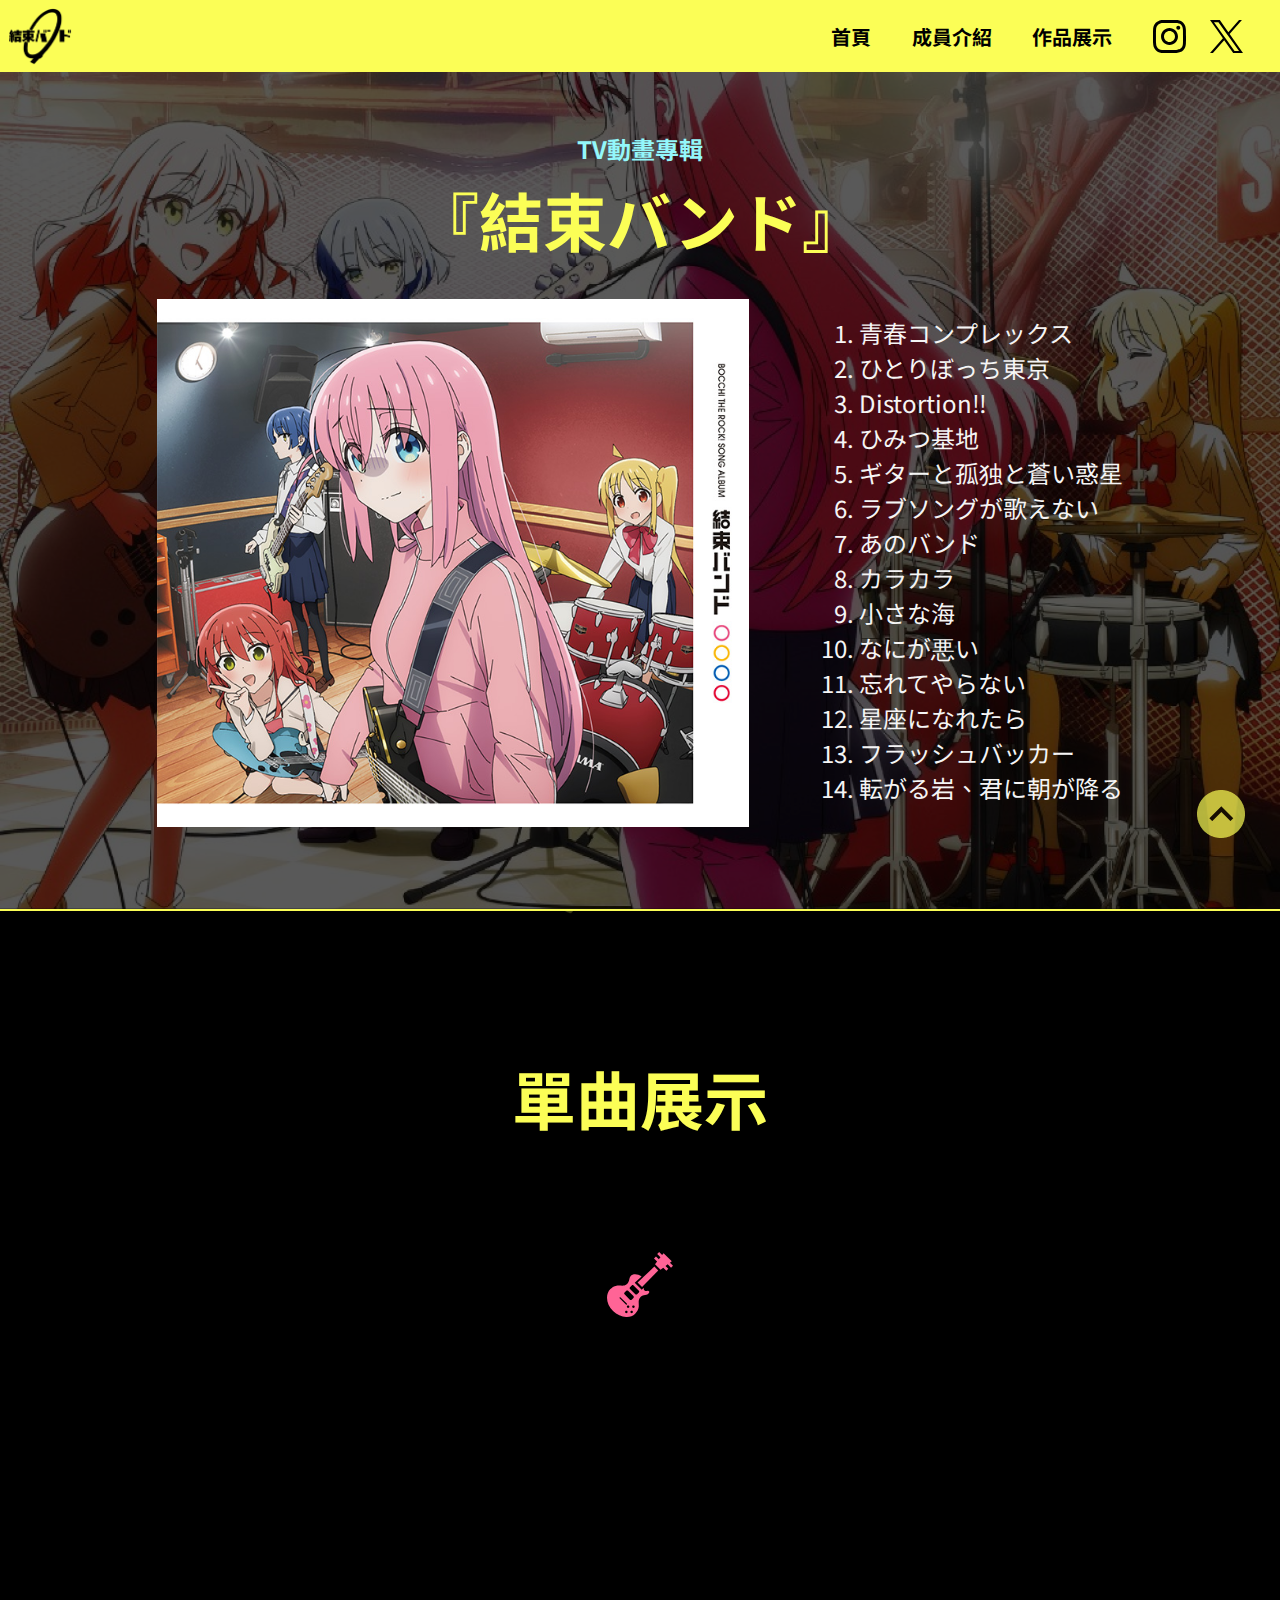
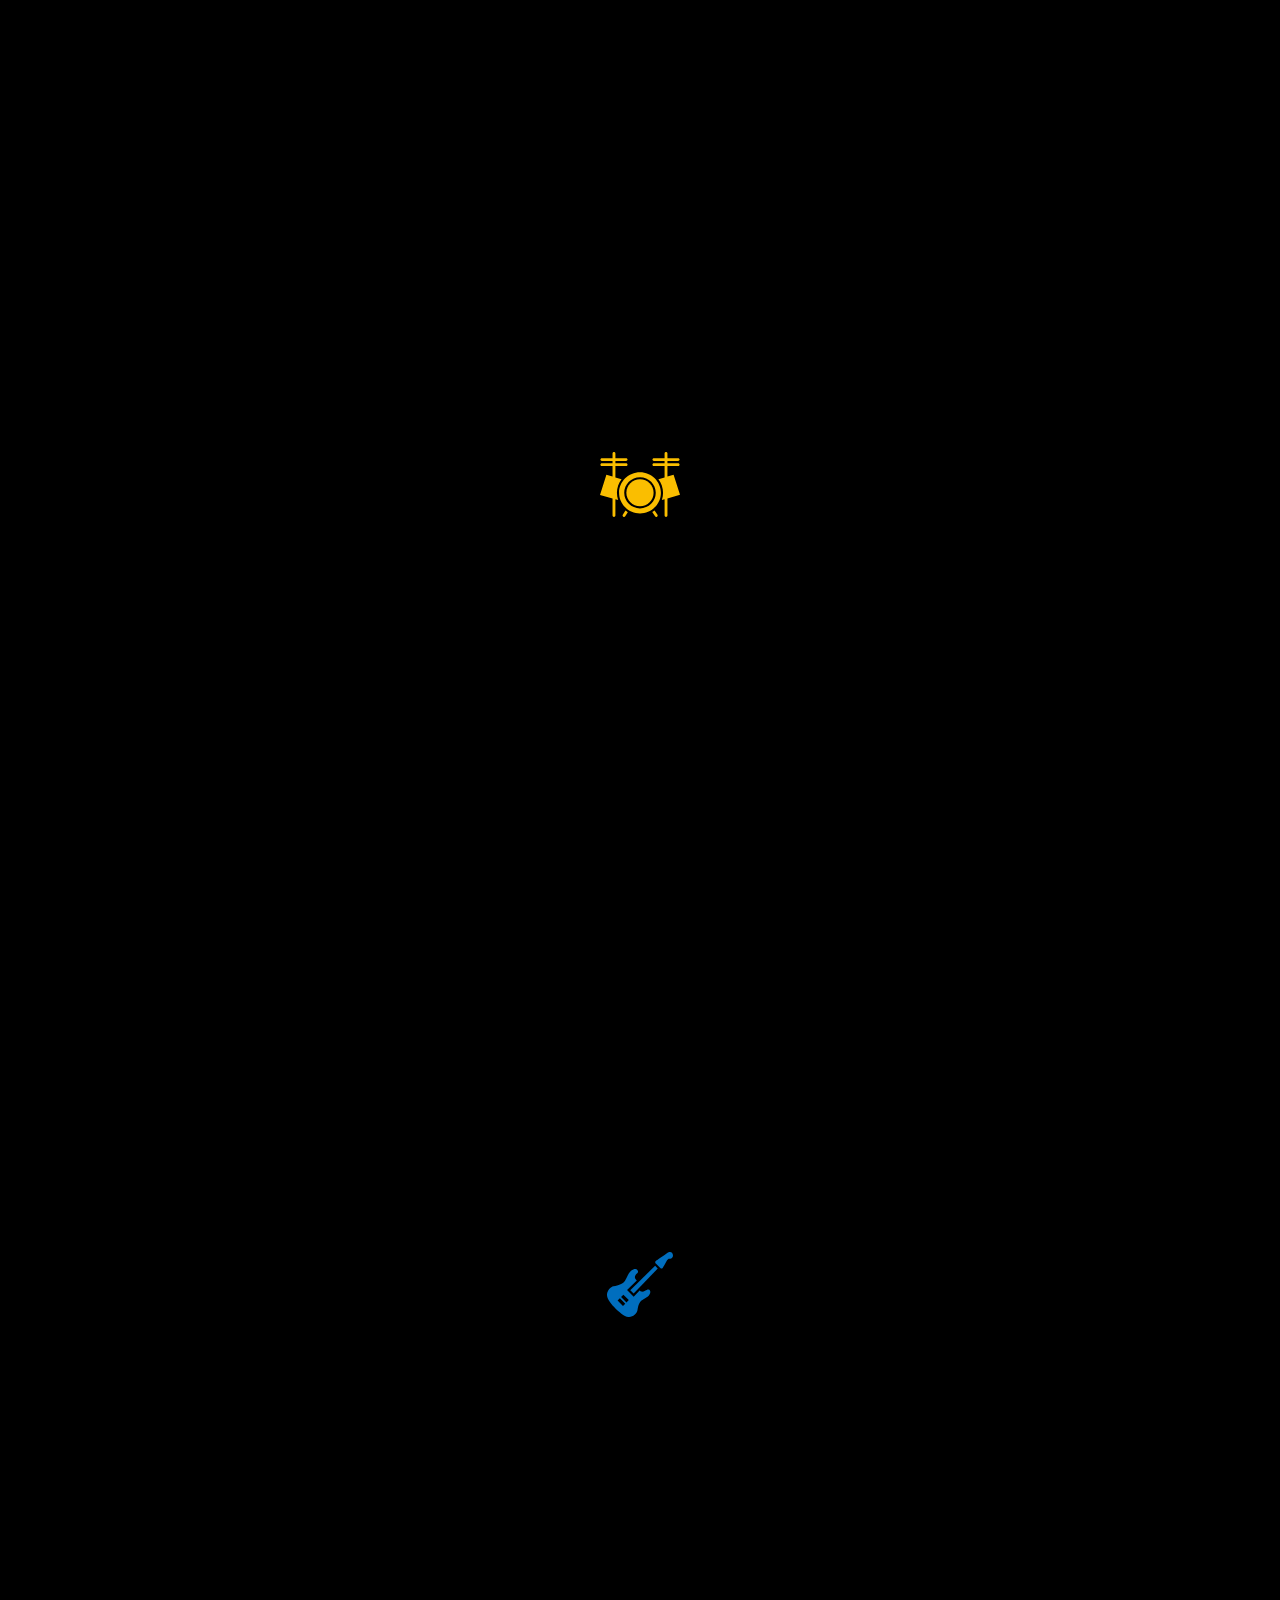
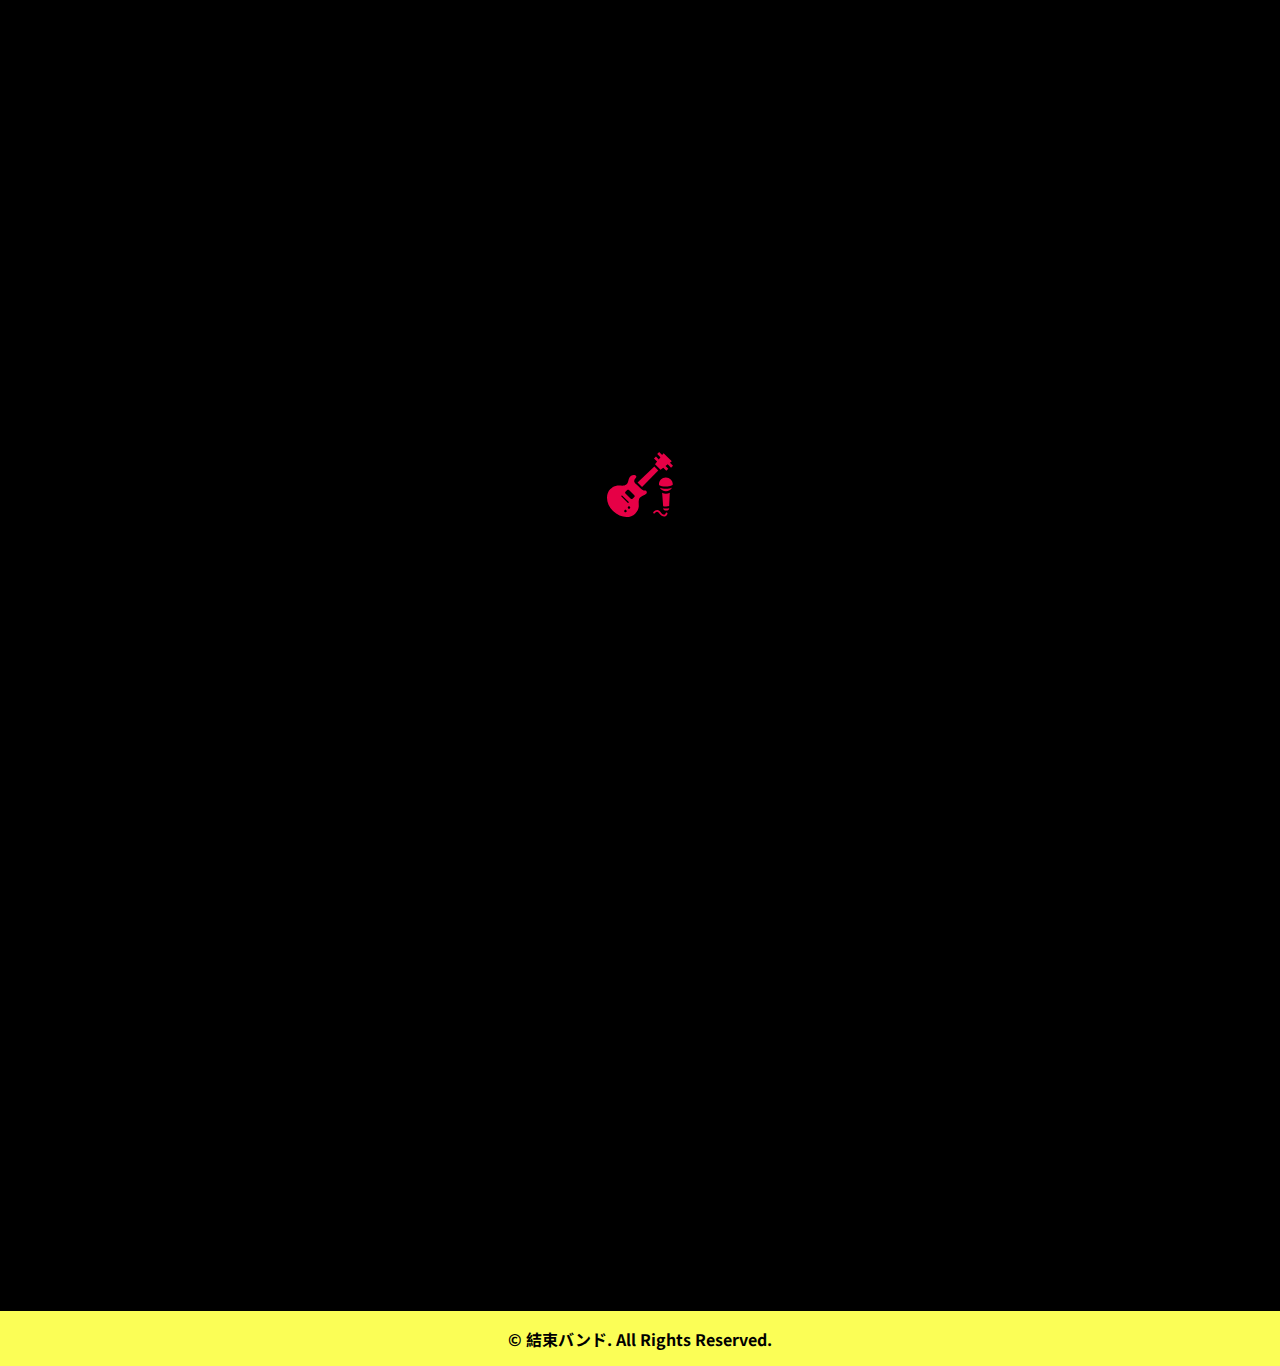
==== commit bbf7861b: "Add files via upload" ====
--- a/album.html
+++ b/album.html
@@ -26,7 +26,7 @@
         <div class="container">
 
             <div class="backToTopBtn">
-                <a href="#top"><img src="images/icon_Up.png"/></a>
+                <a href="#top"><img src="images/Up Botton.png"/></a>
             </div>
 
             <header class="header">
@@ -39,9 +39,9 @@
                 <a href="album.html" class="nav_list_item"><p>作品展示</p></a>
 
                 <div class="ctaBtn_Group">
-                    <a href="https://www.instagram.com/BTR_isosta/" class="btn_ig" target=”_blank”><img src="images/ico_insta.svg" alt="IG"
+                    <a href="https://www.instagram.com/BTR_isosta/" class="btn_ig" target="_blank"><img src="images/svg/ico_insta.svg" alt="IG"
                     /></a>
-                    <a href="https://x.com/BTR_anime" class="btn_x" target=”_blank”><img src="images/ico_x.svg" alt="X"
+                    <a href="https://x.com/BTR_anime" class="btn_x" target="_blank"><img src="images/svg/ico_x.svg" alt="X"
                     /></a>
                 </div>
                 </div>
@@ -85,20 +85,20 @@
 
                     <h1>單曲展示</h1>
 
-                    <img src="images/ico_guitar.svg" />
+                    <img src="images/svg/ico_guitar.svg" />
                     <div data-aos="fade-up">
                         <iframe width="921" height="580" src="https://www.youtube.com/embed/B7BxrAAXl94?si=m0UXEIz8uNx51mKf" title="YouTube video player" frameborder="0" allow="accelerometer; autoplay; clipboard-write; encrypted-media; gyroscope; picture-in-picture; web-share" referrerpolicy="strict-origin-when-cross-origin" allowfullscreen></iframe>
                     </div>
 
-                    <img src="images/ico_drum.svg" />
+                    <img src="images/svg/ico_drum.svg" />
                     <div data-aos="fade-up">
                         <iframe width="921" height="580" src="https://www.youtube.com/embed/gX9m-rCtSqc?si=jSZ46Ptk9Ce-Ltsv" title="YouTube video player" frameborder="0" allow="accelerometer; autoplay; clipboard-write; encrypted-media; gyroscope; picture-in-picture; web-share" referrerpolicy="strict-origin-when-cross-origin" allowfullscreen></iframe>                    </div>
 
-                    <img src="images/ico_bass.svg" />
+                    <img src="images/svg/ico_bass.svg" />
                     <div data-aos="fade-up">
                         <iframe width="921" height="580" src="https://www.youtube.com/embed/L2i0i9gWE00?si=dK7eOk1gUJLeM4uP" title="YouTube video player" frameborder="0" allow="accelerometer; autoplay; clipboard-write; encrypted-media; gyroscope; picture-in-picture; web-share" referrerpolicy="strict-origin-when-cross-origin" allowfullscreen></iframe>                    </div>
 
-                    <img src="images/ico_guitar_mike.svg" />
+                    <img src="images/svg/ico_guitar_mike.svg" />
                     <div data-aos="fade-up">
                         <iframe width="921" height="580" src="https://www.youtube.com/embed/wSTbdqo-j74?si=o0Gbe-HvAu0ZDFcA" title="YouTube video player" frameborder="0" allow="accelerometer; autoplay; clipboard-write; encrypted-media; gyroscope; picture-in-picture; web-share" referrerpolicy="strict-origin-when-cross-origin" allowfullscreen></iframe>                    </div>
 
--- a/css/style.css
+++ b/css/style.css
@@ -22,25 +22,19 @@
 }
 
 .backToTopBtn {
-    width: 48px;
-    height: 48px;
-    display: block;
     position: fixed;
-    bottom: 30px;
-    right: 30px;
+    bottom: 20px;
+    right: 20px;
+    padding: 10px 15px;
+    margin-bottom: 30px;
     z-index: 99;
-    border: 3px solid #000000;
-    outline: none;
-    background-color: #FBFE56;
     cursor: pointer;
-    border-radius: 50%;
-    text-align: center;
-    align-content: center;
+    opacity: 0.7;
+    transition: opacity 0.3s;
 }
 
-.backToTopBtn img { 
-    width: 50%;
-    height: auto;
+.backToTopBtn:hover { 
+    opacity: 1;
 }
 
 /* Header */
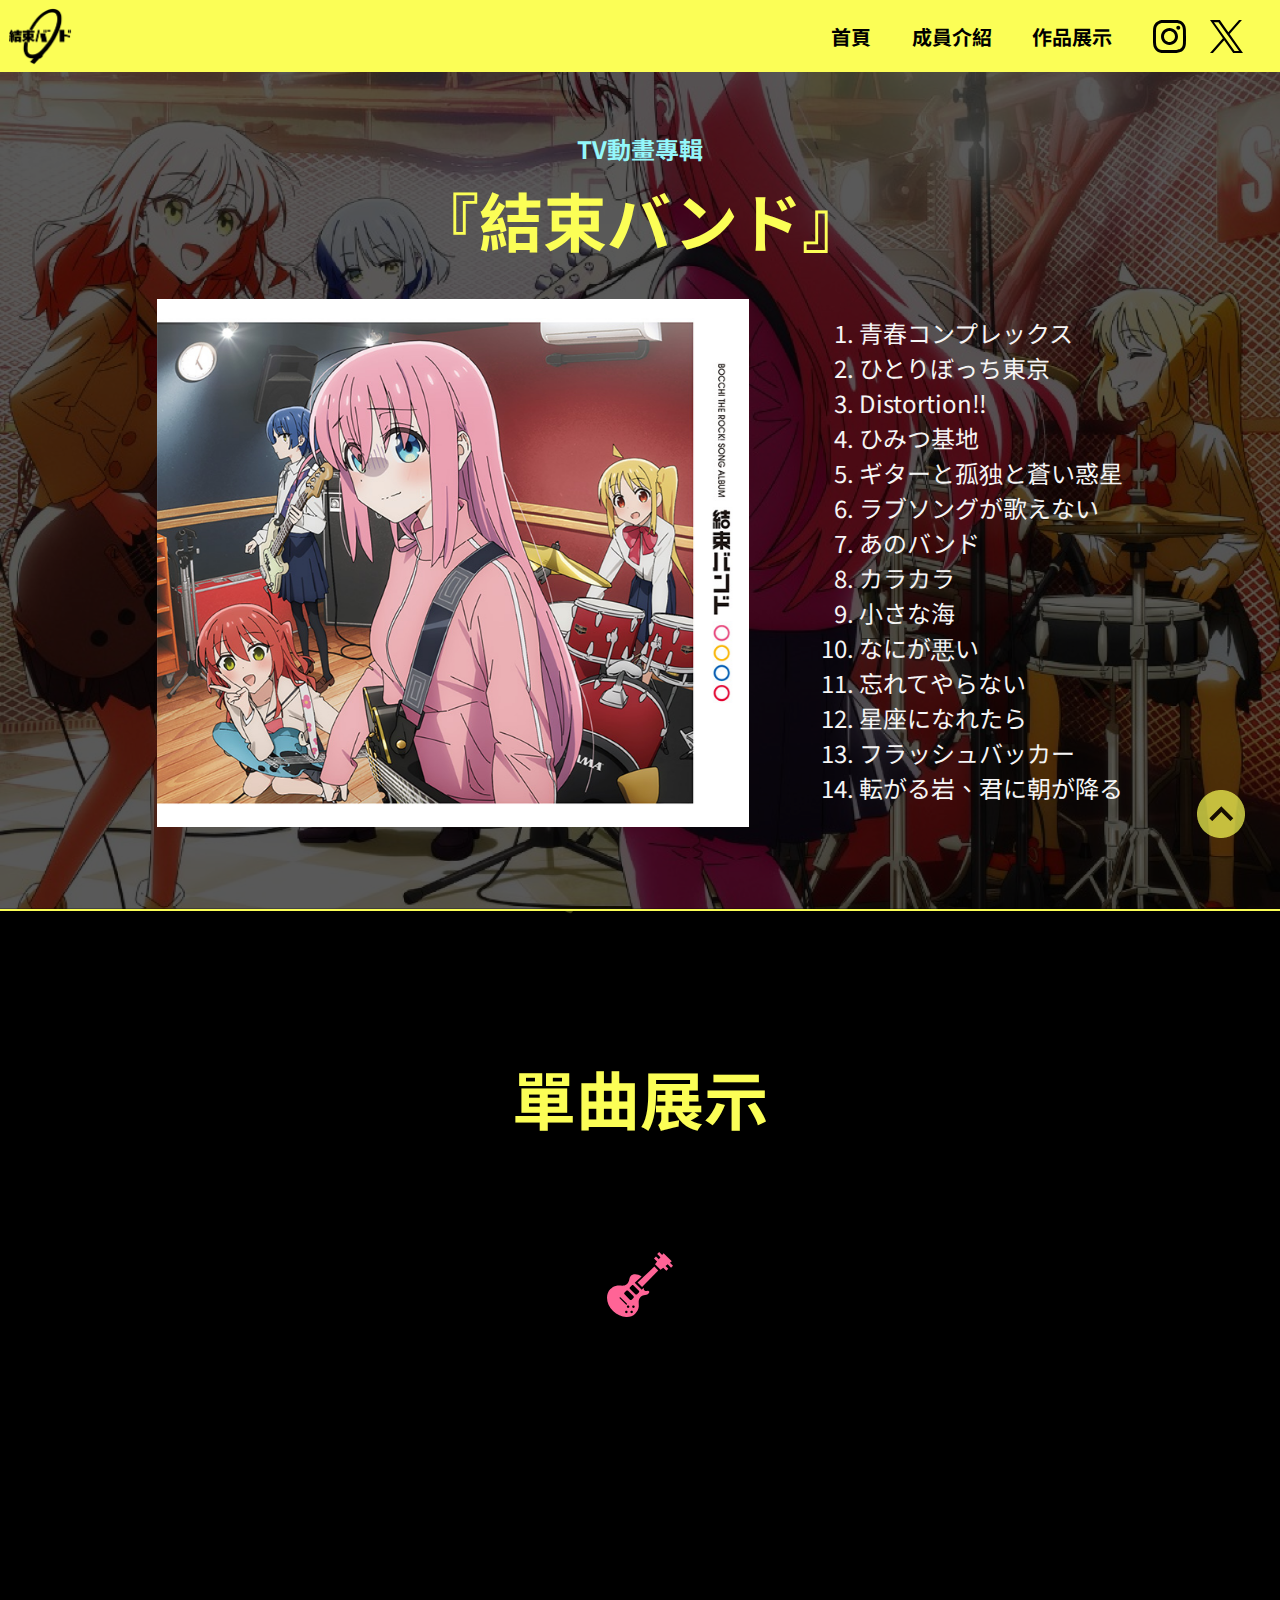
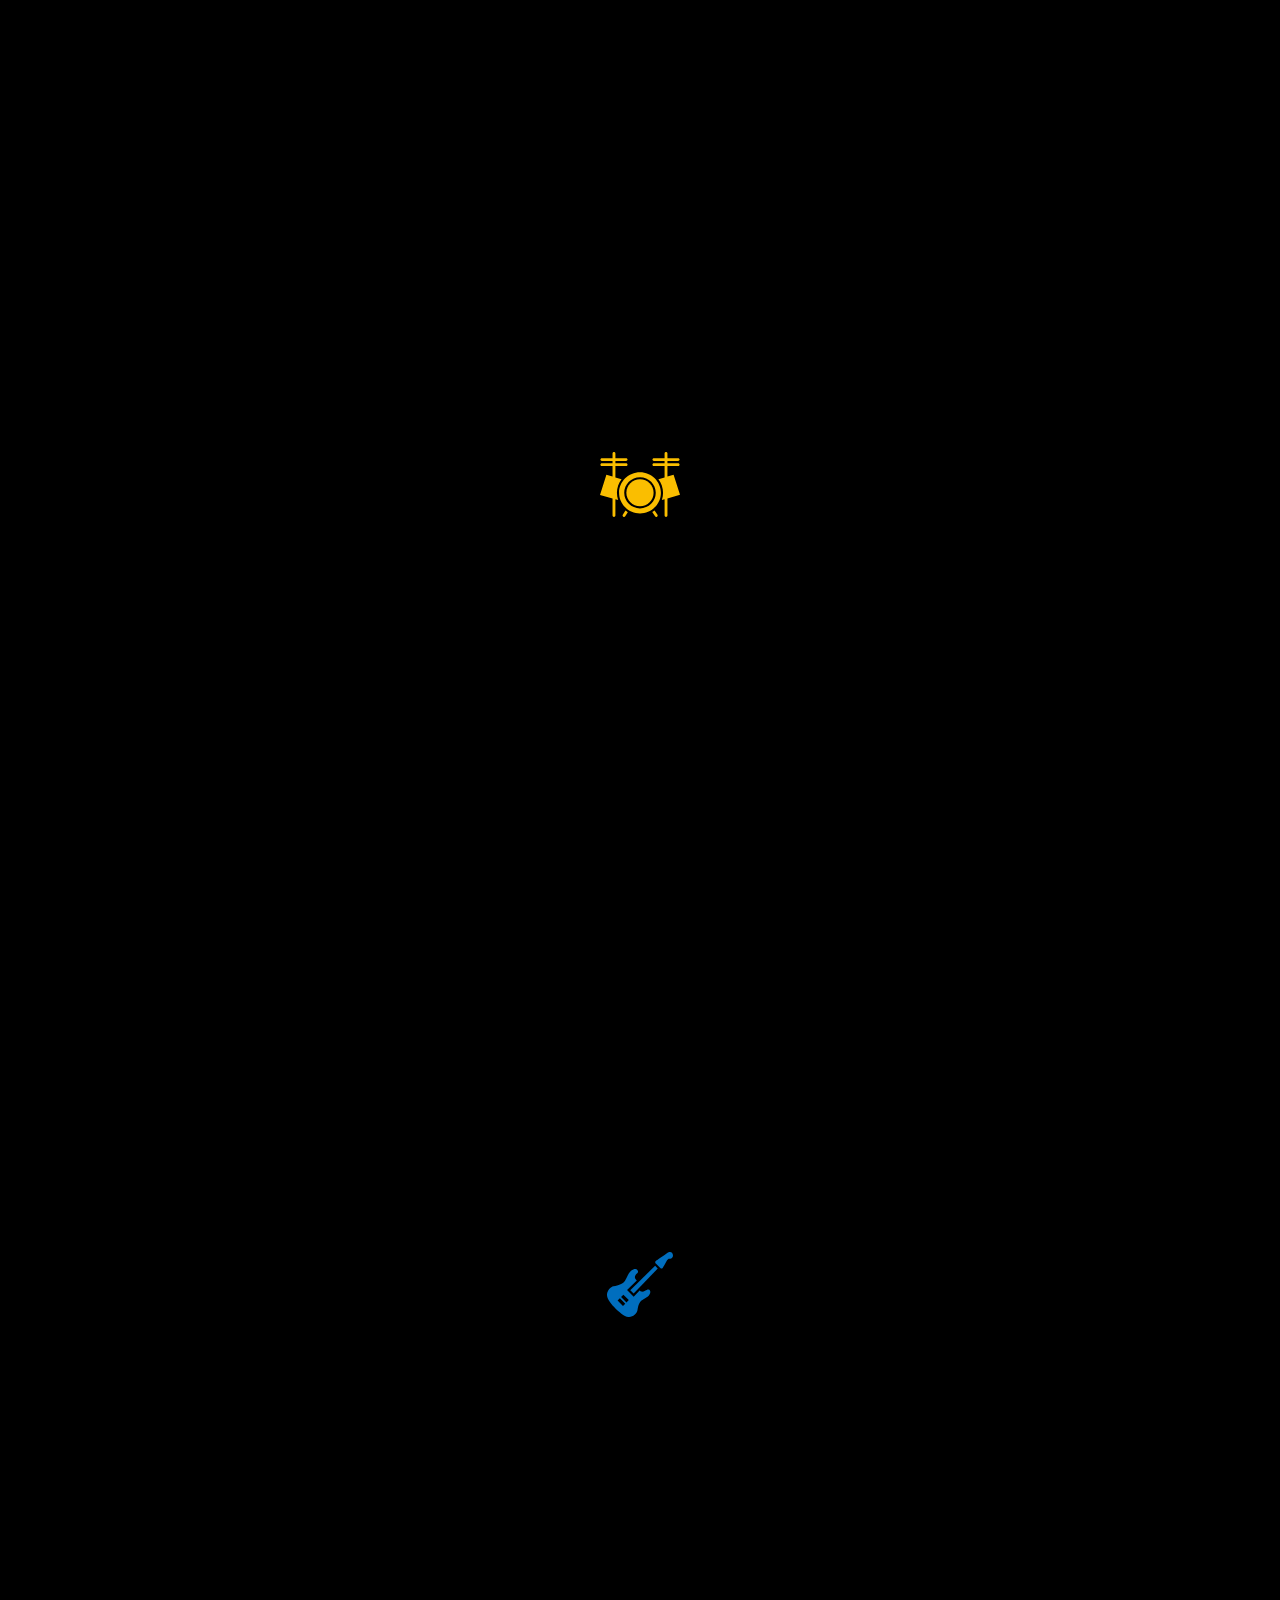
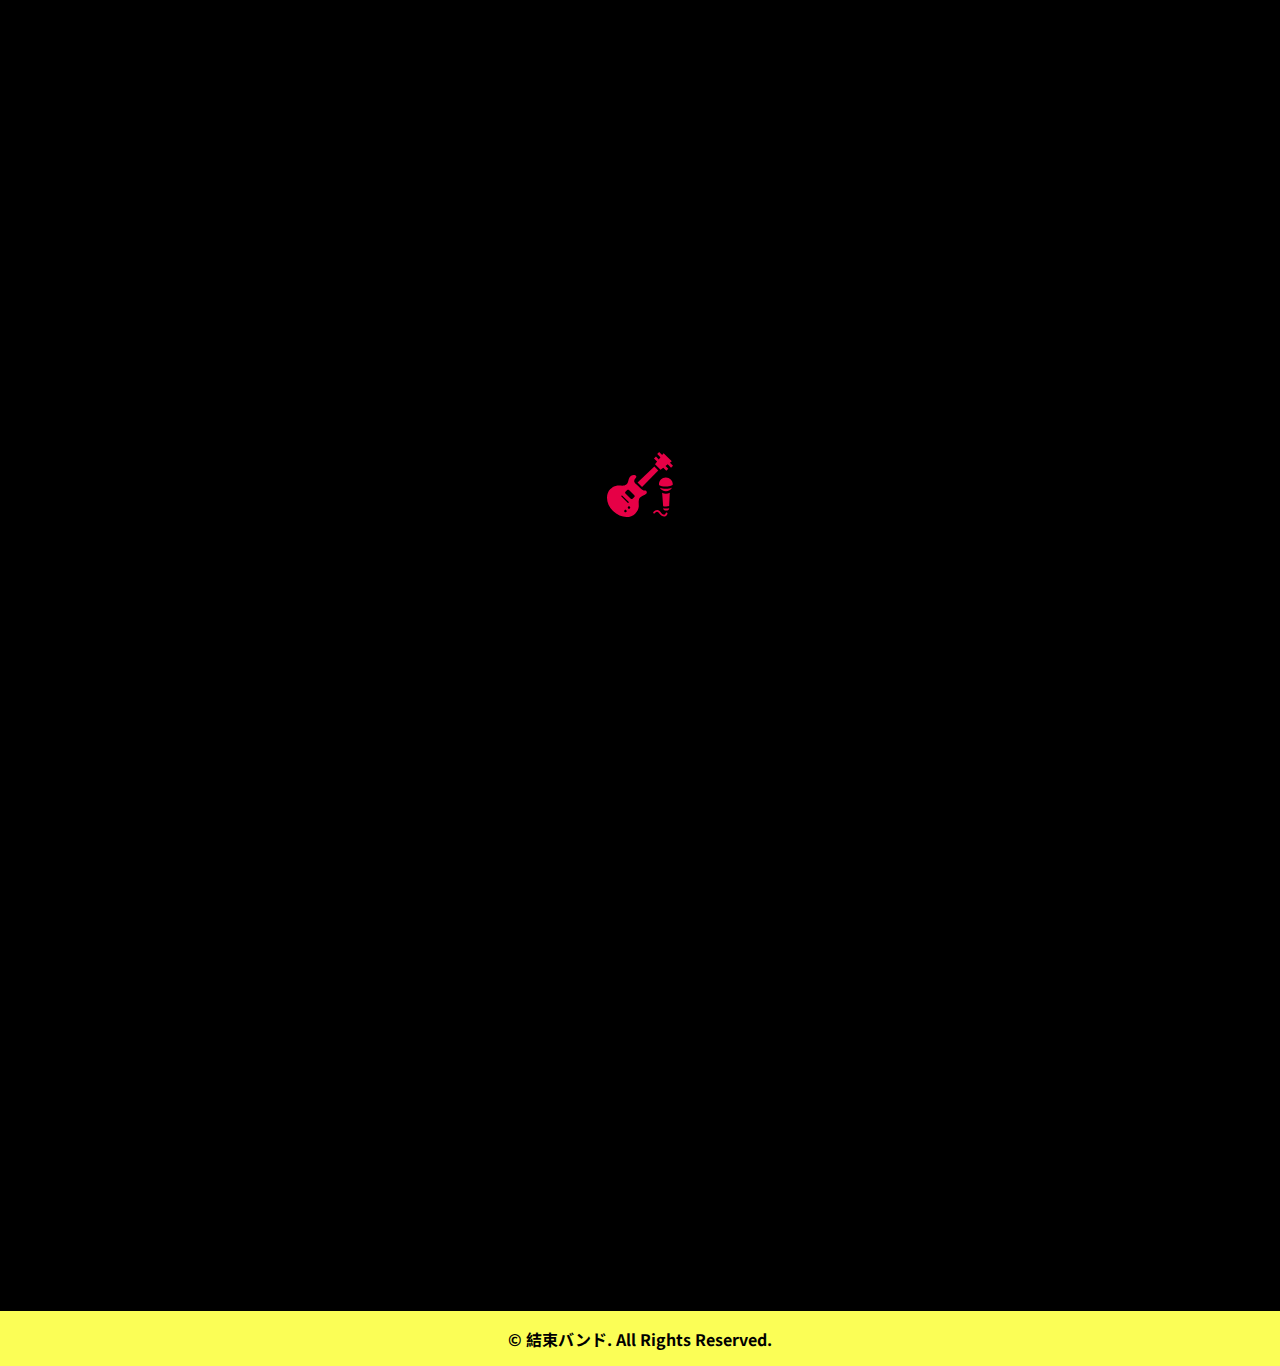
==== commit 0767e2e2: "Add files via upload" ====
--- a/album.html
+++ b/album.html
@@ -15,6 +15,7 @@
         <link rel="stylesheet" href="css/style.css" /> <!-- 共用的格式 -->
         <link rel="stylesheet" href="css/album.css" /> <!-- 此頁專用的格式 -->
         <link rel="stylesheet" href="css/normalize.css" />
+        <link rel="stylesheet" href="https://cdnjs.cloudflare.com/ajax/libs/animate.css/4.1.1/animate.min.css"/>
 
         <!-- AOS -->
         <link href="https://unpkg.com/aos@2.3.1/dist/aos.css" rel="stylesheet">
@@ -25,9 +26,9 @@
     <body>
         <div class="container">
 
-            <div class="backToTopBtn">
-                <a href="#top"><img src="images/Up Botton.png"/></a>
-            </div>
+            <a href="#top" class="backToTopBtn">
+                <img src="images/Up Botton.png"/>
+            </a>
 
             <header class="header">
             <img class="Kessoku_Band_Logo" src="images/Kessoku_Band_Logo.png" />
--- a/css/style.css
+++ b/css/style.css
@@ -5,6 +5,7 @@
 	background-color: #000000;
 	box-sizing: border-box;
     overflow-x: hidden;
+    scroll-behavior: smooth;
 }
 
 *,*:before,*:after {
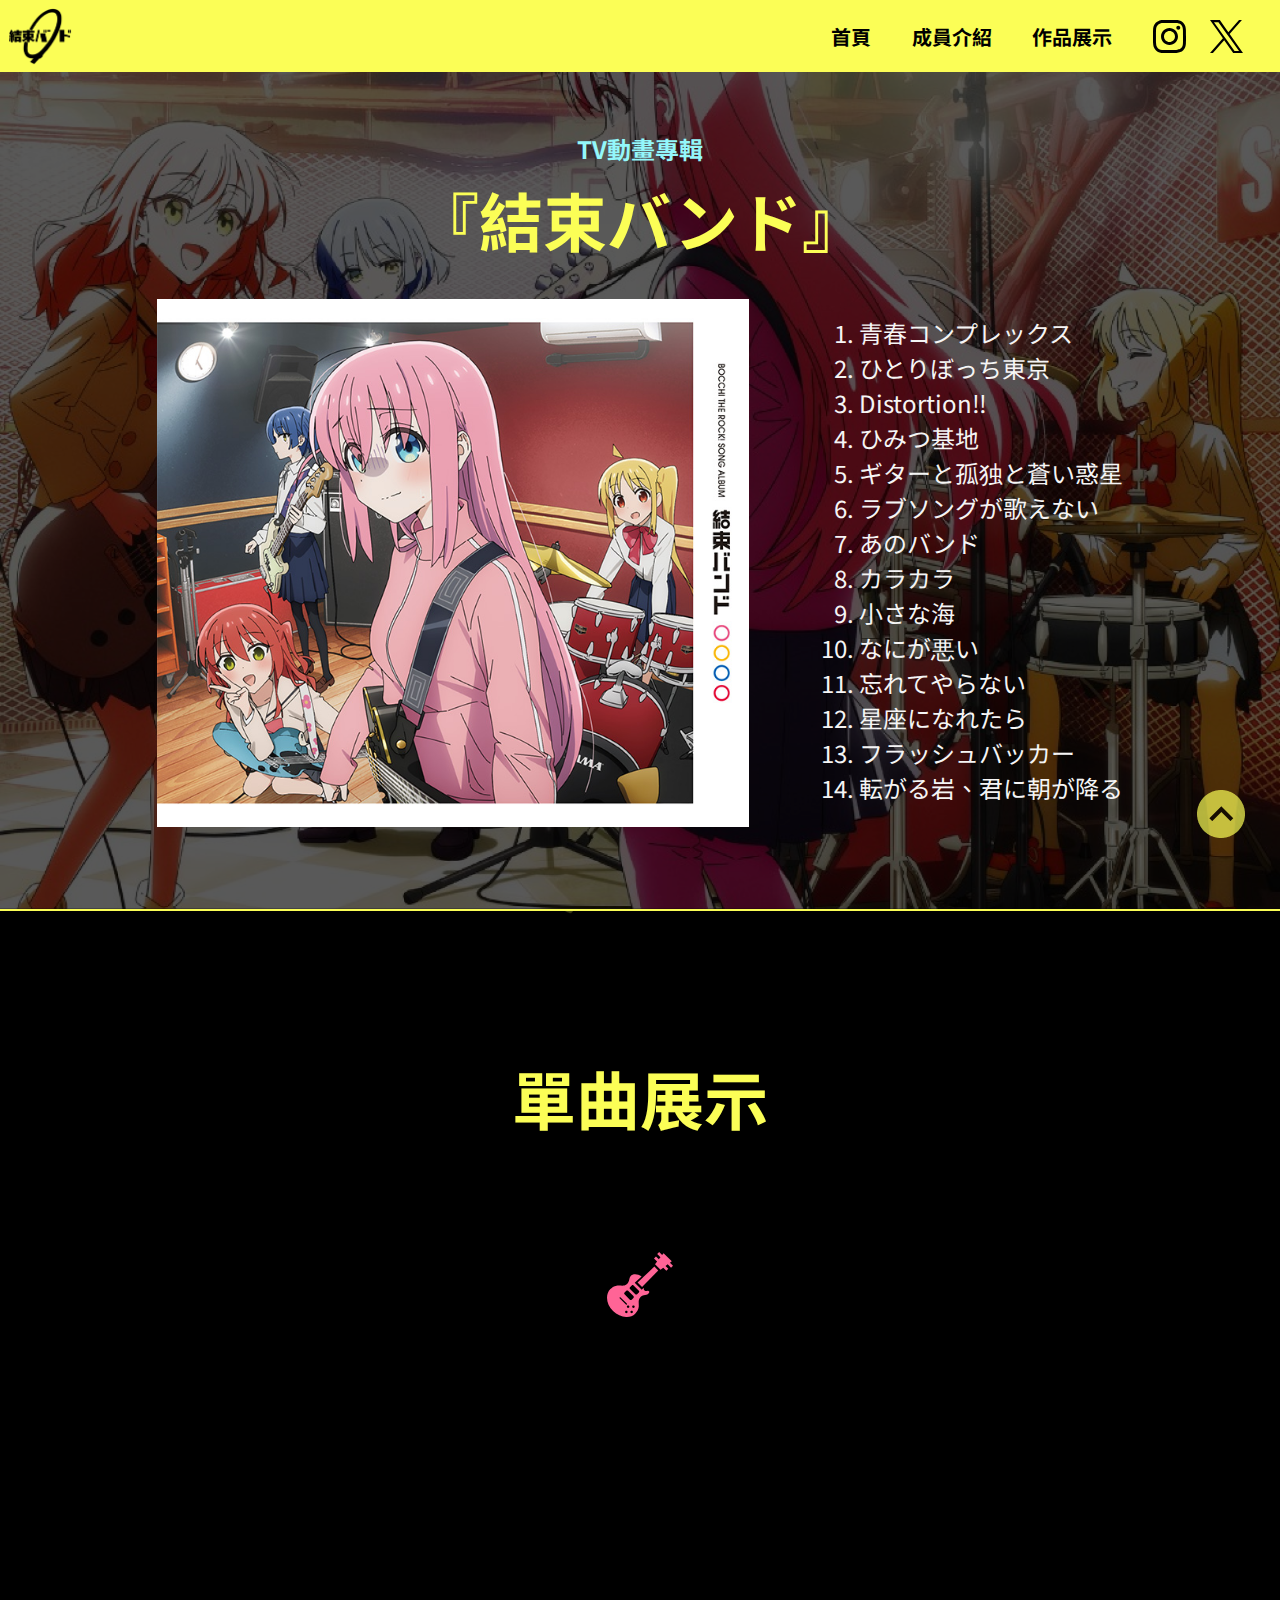
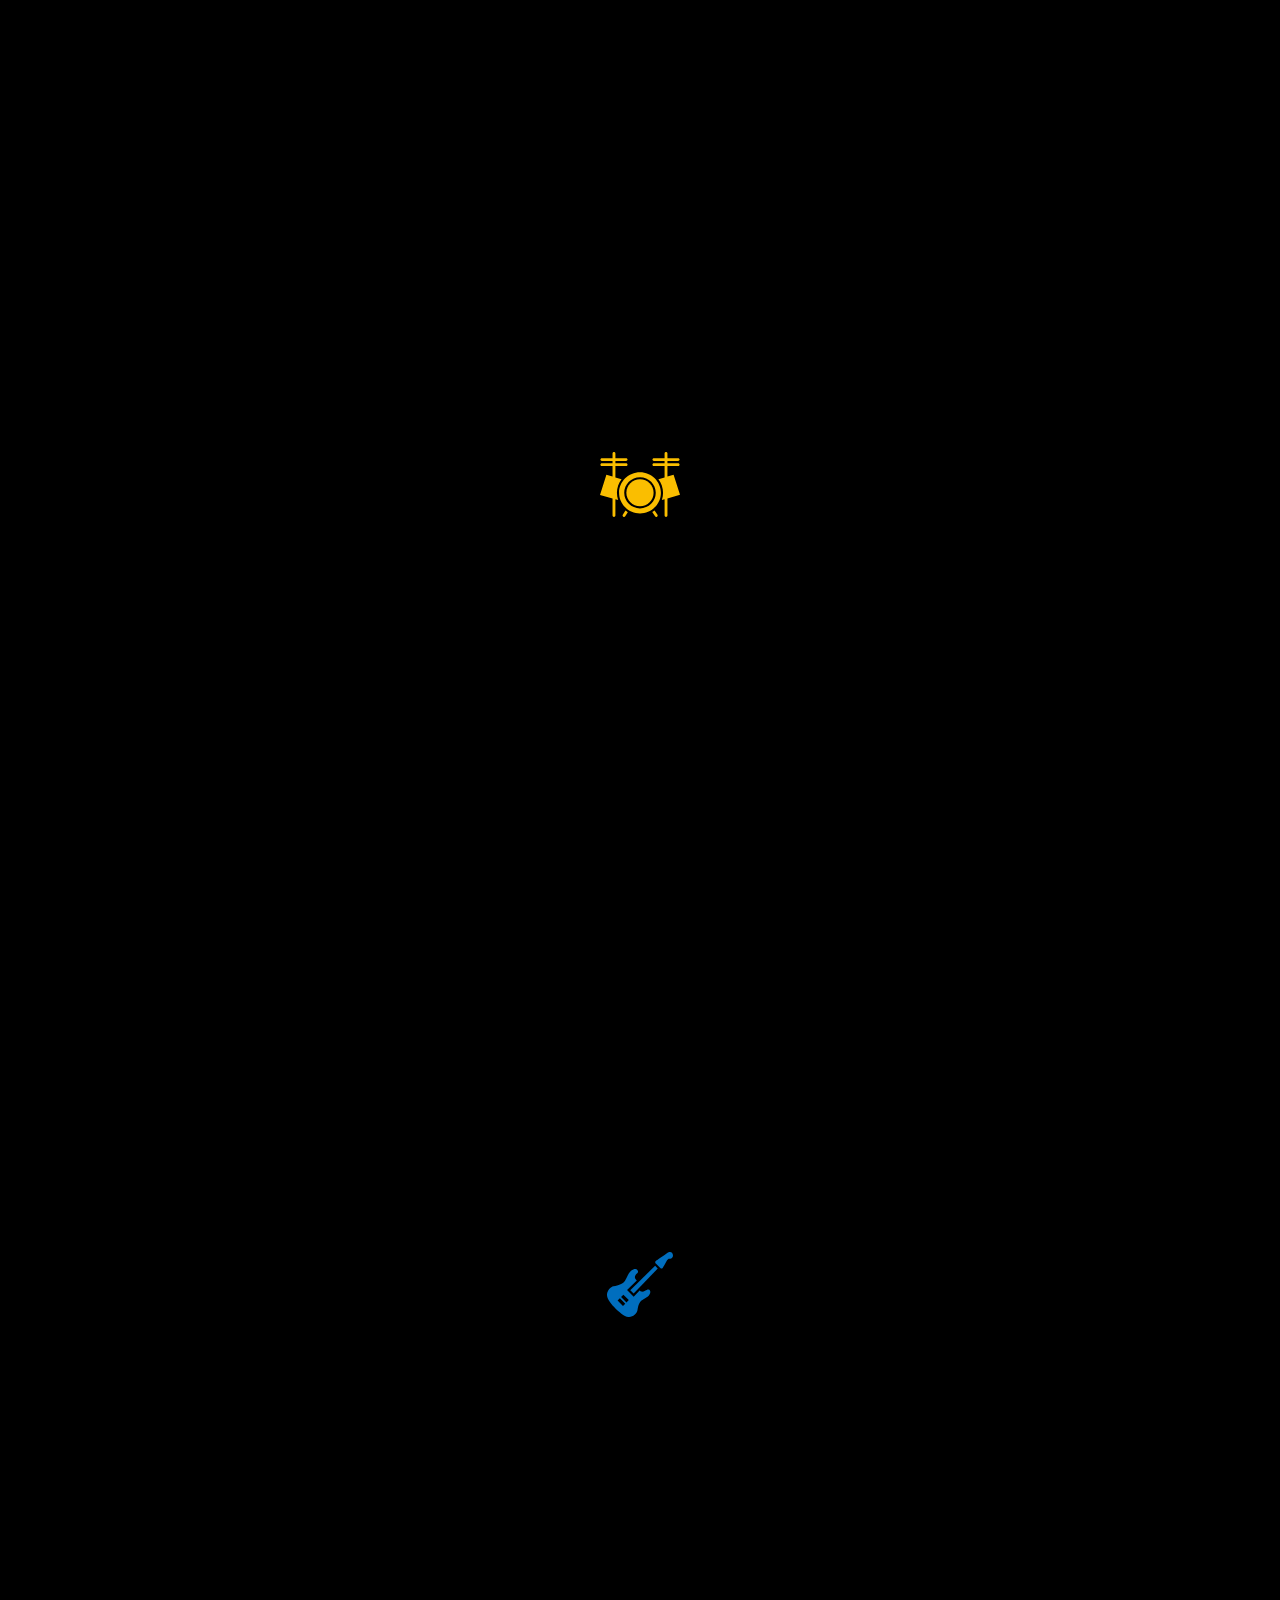
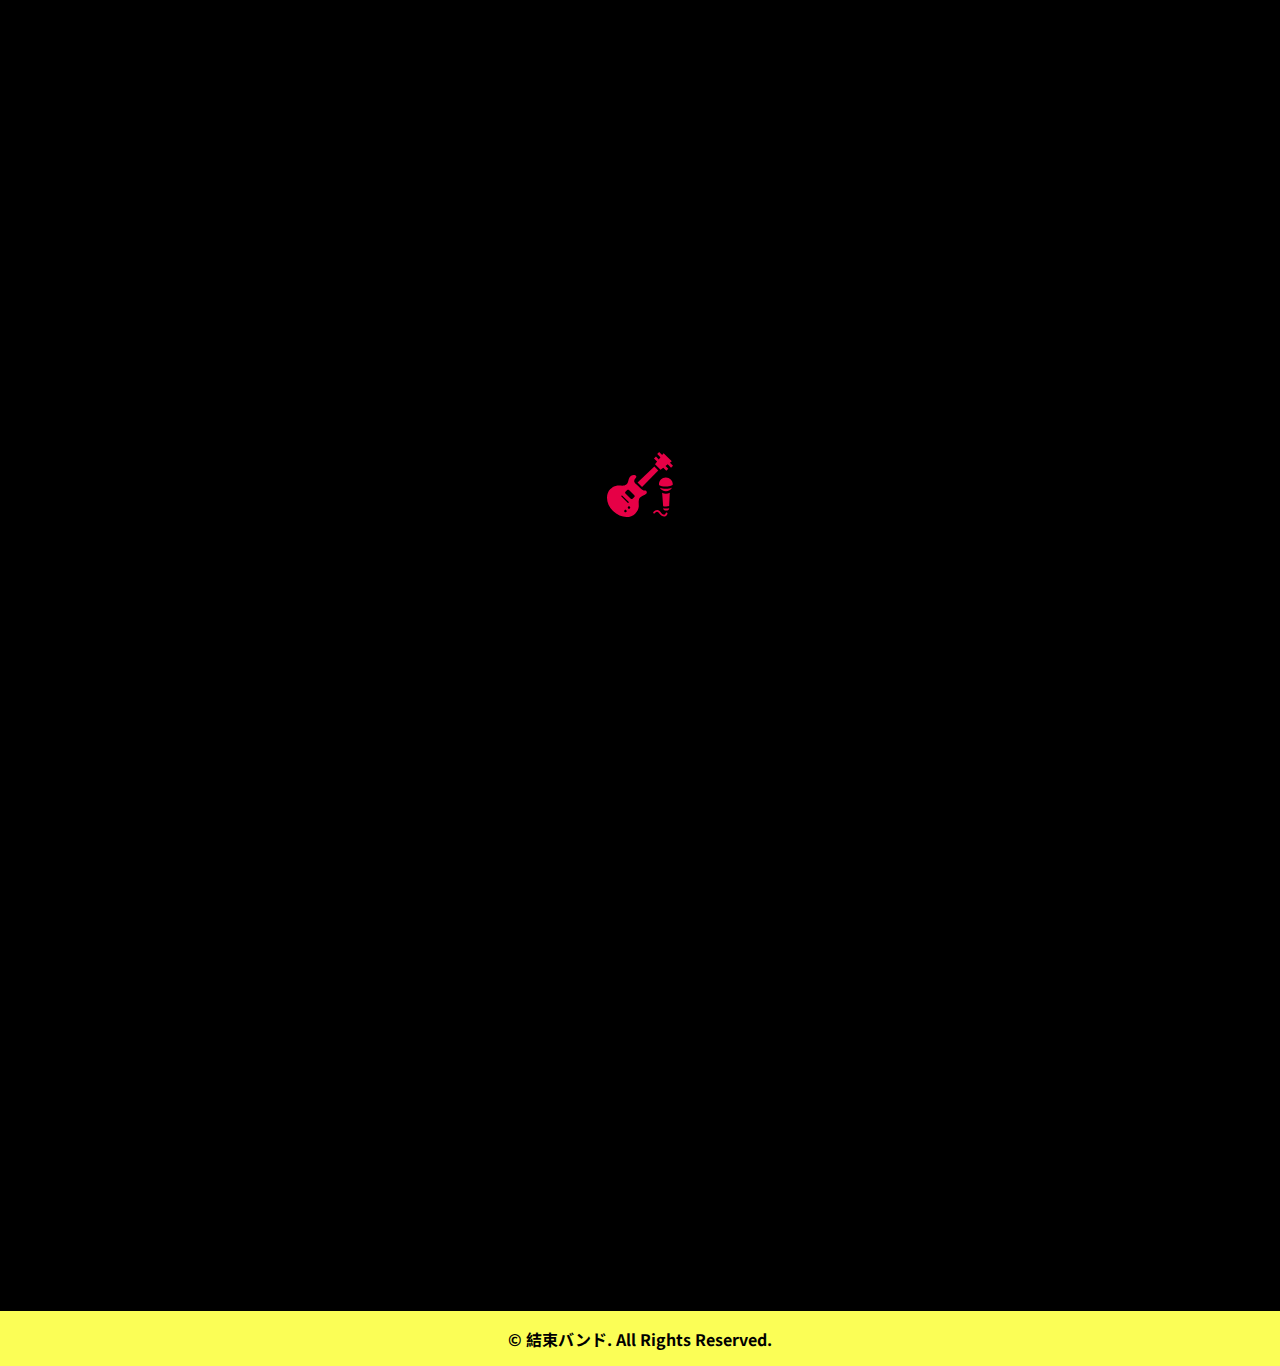
==== commit 7022a4e0: "Add files via upload" ====
--- a/album.html
+++ b/album.html
@@ -82,8 +82,6 @@
 
                 <div class="music_list">
 
-                    <div class="img_bg"></div>
-
                     <h1>單曲展示</h1>
 
                     <img src="images/svg/ico_guitar.svg" />
--- a/css/album.css
+++ b/css/album.css
@@ -63,6 +63,7 @@
 
 .music_list {
     padding-top: 107px;
+    padding-bottom: 135px;
     text-align: center;
     background-image: url("../images/Kessoku_Band_Logo_yellow.png");
     background-repeat: no-repeat;
@@ -83,10 +84,4 @@
 .music_list h1{
     color: #FBFE56;
     font-size: 64px;
-}
-
-/* Footer */
-
-.footer {
-    margin-top: 135px;
 }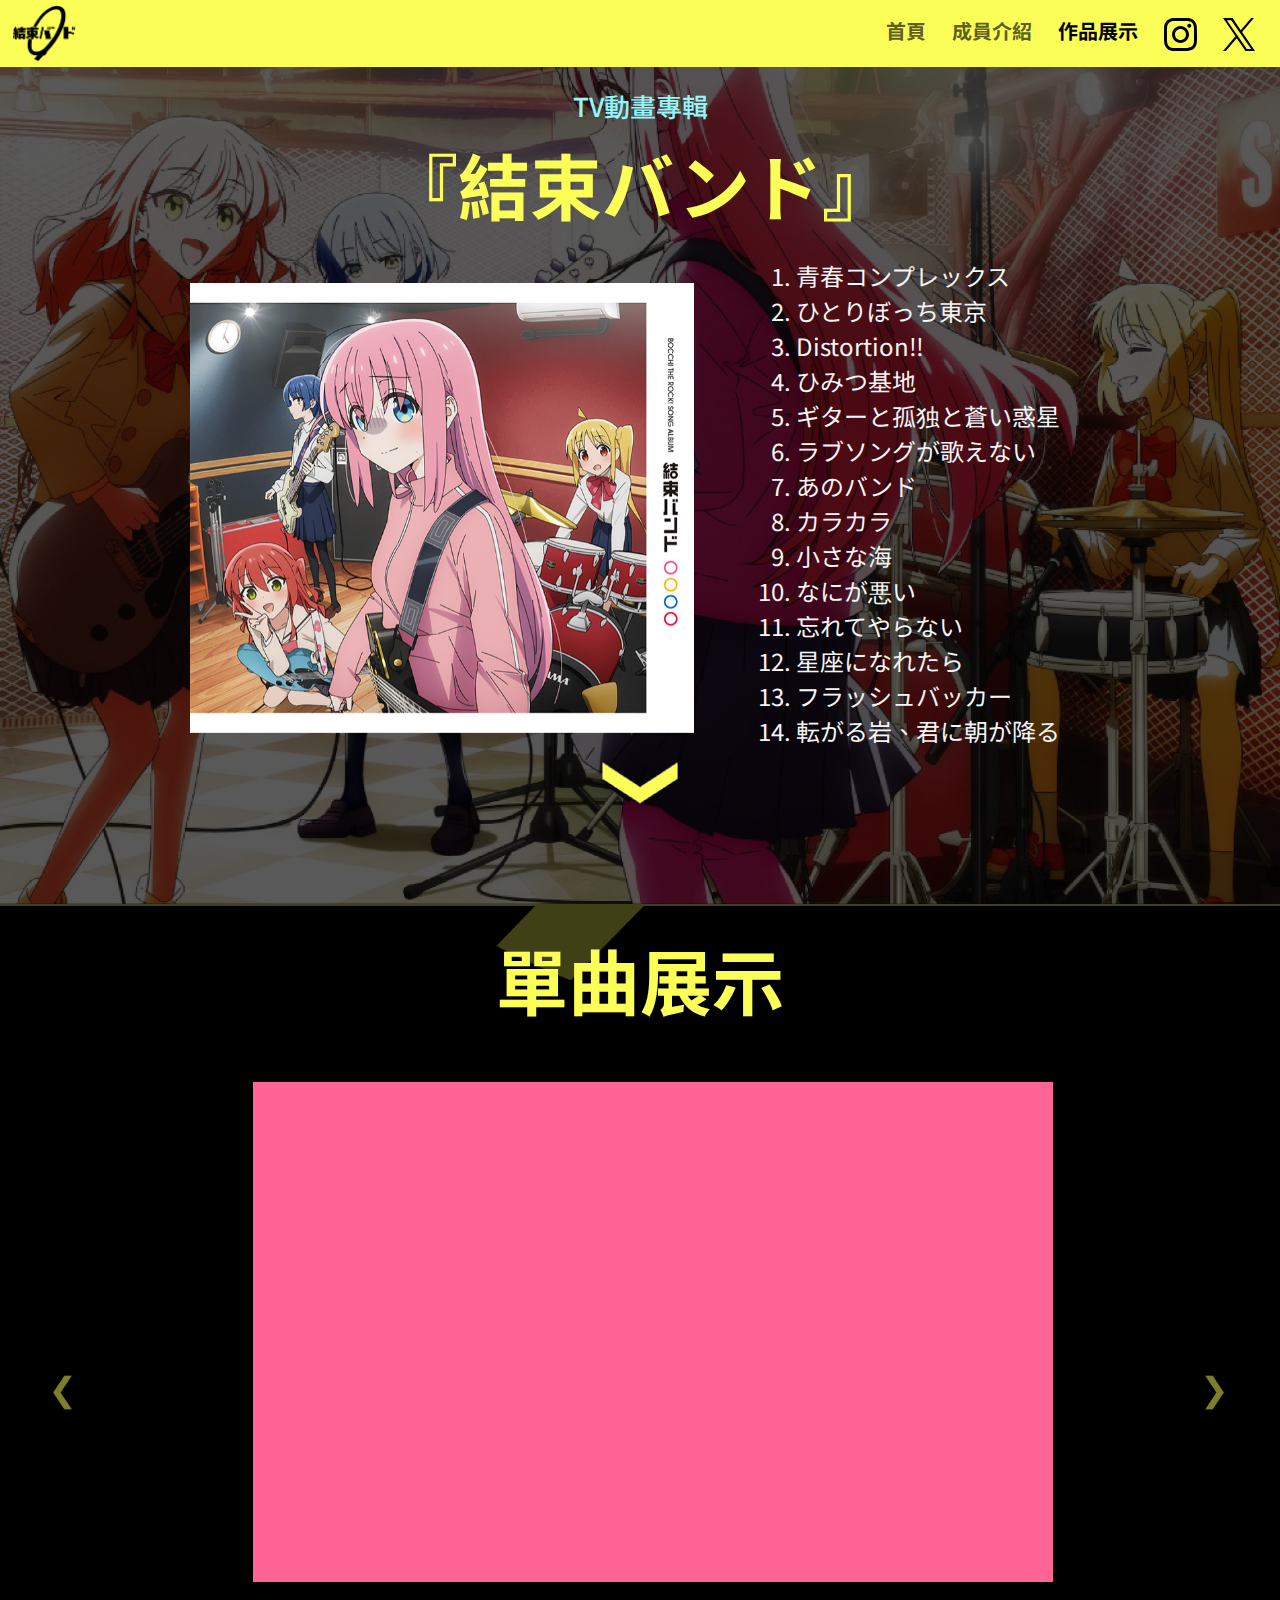
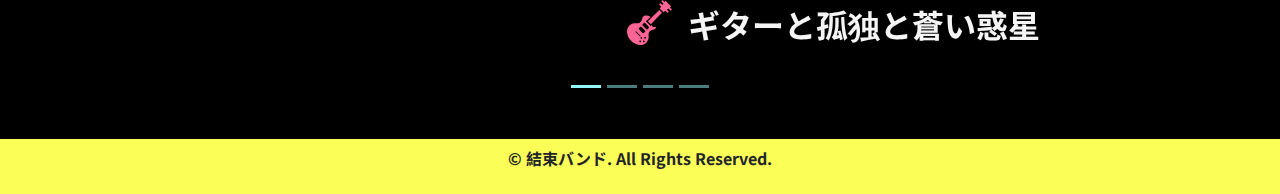
==== commit dbad453a: "Add files via upload" ====
--- a/album.html
+++ b/album.html
@@ -12,6 +12,9 @@
             rel="stylesheet"
         />
 
+        <!-- Bootstrap -->
+        <link href="https://cdn.jsdelivr.net/npm/bootstrap@5.3.3/dist/css/bootstrap.min.css" rel="stylesheet" integrity="sha384-QWTKZyjpPEjISv5WaRU9OFeRpok6YctnYmDr5pNlyT2bRjXh0JMhjY6hW+ALEwIH" crossorigin="anonymous">
+
         <link rel="stylesheet" href="css/style.css" /> <!-- 共用的格式 -->
         <link rel="stylesheet" href="css/album.css" /> <!-- 此頁專用的格式 -->
         <link rel="stylesheet" href="css/normalize.css" />
@@ -24,57 +27,77 @@
     </head>
     
     <body>
-        <div class="container">
-
-            <a href="#top" class="backToTopBtn">
+        <div class="main_body">
+
+            <a href="#top" class="backToTopBtn d-none">
                 <img src="images/Up Botton.png"/>
             </a>
 
-            <header class="header">
-            <img class="Kessoku_Band_Logo" src="images/Kessoku_Band_Logo.png" />
-
-            <div class="nav">
-                <div class="nav_list">
-                <a href="index.html" class="nav_list_item"><p>首頁</p></a>
-                <a href="member.html" class="nav_list_item"><p>成員介紹</p></a>
-                <a href="album.html" class="nav_list_item"><p>作品展示</p></a>
-
-                <div class="ctaBtn_Group">
-                    <a href="https://www.instagram.com/BTR_isosta/" class="btn_ig" target="_blank"><img src="images/svg/ico_insta.svg" alt="IG"
-                    /></a>
-                    <a href="https://x.com/BTR_anime" class="btn_x" target="_blank"><img src="images/svg/ico_x.svg" alt="X"
-                    /></a>
+            <nav class="navbar navbar-expand-lg header">
+                <div class="container-fluid">
+                    <a class="navbar-brand" href="index.html"><img class="Kessoku_Band_Logo" src="images/Kessoku_Band_Logo.png" /></a>
+                    <button class="navbar-toggler" type="button" data-bs-toggle="collapse" data-bs-target="#navbarNav" aria-controls="navbarNav" aria-expanded="false" aria-label="Toggle navigation">
+                    <span class="navbar-toggler-icon"></span>
+                    </button>
+                    
+                    <div class="collapse navbar-collapse" id="navbarNav">
+                    <ul class="navbar-nav">
+                        <li class="nav-item">
+                        <a class="nav-link" href="index.html">首頁</a>
+                        </li>
+                        <li class="nav-item">
+                        <a class="nav-link" href="member.html">成員介紹</a>
+                        </li>
+                        <li class="nav-item">
+                        <a class="nav-link active" aria-current="page" href="album.html">作品展示</a>
+                        </li>
+                        <li class="nav-item">
+                            <a href="https://www.instagram.com/BTR_isosta/" class="nav-link" target="_blank"><img src="images/svg/ico_insta.svg" alt="IG" class="btn_ig"/></a>
+                        </li>
+                        <li class="nav-item">
+                            <a href="https://x.com/BTR_anime" class="nav-link" target="_blank"><img src="images/svg/ico_x.svg" alt="X" class="btn_x"/></a>
+                        </li>
+                    </ul>
+                    </div>
                 </div>
-                </div>
-            </div>
-            </header>
+            </nav>
             
-            <div class="main_content">
+            <div class="main_content" id="main_content">
 
                 <!-- 主要內容寫在這邊 -->
 
                 <div class="banner">
-                    <h6>TV動畫專輯</h6>
-                    <h1>『結束バンド』</h1>
-
-                    <div class="album_info">
-                        <img  data-aos="flip-left" src="images/ph_kessokuband.jpg" />
-                        <ol>
-                            <li>青春コンプレックス</li>
-                            <li>ひとりぼっち東京</li>
-                            <li>Distortion‼</li>
-                            <li>ひみつ基地</li>
-                            <li>ギターと孤独と蒼い惑星</li>
-                            <li>ラブソングが歌えない</li>
-                            <li>あのバンド</li>
-                            <li>カラカラ</li>
-                            <li>小さな海</li>
-                            <li>なにが悪い</li>
-                            <li>忘れてやらない</li>
-                            <li>星座になれたら</li>
-                            <li>フラッシュバッカー</li>
-                            <li>転がる岩、君に朝が降る</li>
-                        </ol>  
+
+                    <div class="d-flex justify-content-center">
+                        <div class="row">
+                            <h6 class="col-12">TV動畫專輯</h6>
+                            <h1 class="col-12 display-2">『結束バンド』</h1>
+
+                            <div class="album_info">
+                                <div class="box col-sm-1 "></div>
+                                <img class="col-sm-5" data-aos="flip-left" src="images/ph_kessokuband.jpg" />
+                                <ol class="col-sm-4">
+                                    <li>青春コンプレックス</li>
+                                    <li>ひとりぼっち東京</li>
+                                    <li>Distortion‼</li>
+                                    <li>ひみつ基地</li>
+                                    <li>ギターと孤独と蒼い惑星</li>
+                                    <li>ラブソングが歌えない</li>
+                                    <li>あのバンド</li>
+                                    <li>カラカラ</li>
+                                    <li>小さな海</li>
+                                    <li>なにが悪い</li>
+                                    <li>忘れてやらない</li>
+                                    <li>星座になれたら</li>
+                                    <li>フラッシュバッカー</li>
+                                    <li>転がる岩、君に朝が降る</li>
+                                </ol>  
+                            </div>
+
+                            <div class="scroll-down-container col-12">
+                                <img  class="arrowDown" src="./images/Chevron Down.png" alt="">
+                            </div>
+                        </div>
                     </div>
 
                 </div>
@@ -82,24 +105,83 @@
 
                 <div class="music_list">
 
-                    <h1>單曲展示</h1>
-
-                    <img src="images/svg/ico_guitar.svg" />
-                    <div data-aos="fade-up">
-                        <iframe width="921" height="580" src="https://www.youtube.com/embed/B7BxrAAXl94?si=m0UXEIz8uNx51mKf" title="YouTube video player" frameborder="0" allow="accelerometer; autoplay; clipboard-write; encrypted-media; gyroscope; picture-in-picture; web-share" referrerpolicy="strict-origin-when-cross-origin" allowfullscreen></iframe>
+                    <h1 style="margin-top: 10px;"  class="fw-bolder display-2">單曲展示</h1>
+
+                    <div id="carouselExampleIndicators" class="carousel slide">
+                        <div class="carousel-indicators">
+                            <button type="button" data-bs-target="#carouselExampleIndicators" data-bs-slide-to="0" class="active" aria-current="true" aria-label="Slide 1"></button>
+                            <button type="button" data-bs-target="#carouselExampleIndicators" data-bs-slide-to="1" aria-label="Slide 2"></button>
+                            <button type="button" data-bs-target="#carouselExampleIndicators" data-bs-slide-to="2" aria-label="Slide 3"></button>
+                            <button type="button" data-bs-target="#carouselExampleIndicators" data-bs-slide-to="3" aria-label="Slide 4"></button>
+                        </div>
+                        <div class="carousel-inner">
+                        <div class="carousel-item active">
+                            <div class="container song_info">
+                                <div class="song1_bg"></div>
+                                <iframe src="https://www.youtube.com/embed/B7BxrAAXl94?si=m0UXEIz8uNx51mKf" 
+                                    title="YouTube video player" frameborder="0" 
+                                    allow="accelerometer; autoplay; clipboard-write; encrypted-media; gyroscope; picture-in-picture; web-share" 
+                                    referrerpolicy="strict-origin-when-cross-origin" allowfullscreen>
+                                </iframe>
+                                <div class="d-flex justify-content-end mt-4">
+                                    <img src="images/svg/ico_guitar.svg" />
+                                    <p class="song_name">ギターと孤独と蒼い惑星</p>
+                                </div>
+                            </div>
+                        </div>
+                        <div class="carousel-item">
+                            <div class="container song_info">
+                                <div class="song2_bg"></div>
+                                <iframe src="https://www.youtube.com/embed/gX9m-rCtSqc?si=jSZ46Ptk9Ce-Ltsv"
+                                    title="YouTube video player" frameborder="0" 
+                                    allow="accelerometer; autoplay; clipboard-write; encrypted-media; gyroscope; picture-in-picture; web-share" 
+                                    referrerpolicy="strict-origin-when-cross-origin" allowfullscreen>
+                                </iframe>
+                                <div class="d-flex justify-content-end mt-4">
+                                    <img src="images/svg/ico_drum.svg" />
+                                    <p class="song_name">忘れてやらない</p>
+                                </div>
+                            </div>
+                        </div>
+                        <div class="carousel-item">
+                            <div class="container song_info">
+                                <div class="song3_bg"></div>
+                                <iframe src="https://www.youtube.com/embed/L2i0i9gWE00?si=dK7eOk1gUJLeM4uP" 
+                                    title="YouTube video player" frameborder="0" 
+                                    allow="accelerometer; autoplay; clipboard-write; encrypted-media; gyroscope; picture-in-picture; web-share" 
+                                    referrerpolicy="strict-origin-when-cross-origin" allowfullscreen>
+                                </iframe>
+                                <div class="d-flex justify-content-end mt-4">
+                                    <img src="images/svg/ico_bass.svg" />
+                                    <p class="song_name">あのバンド</p>
+                                </div>
+                            </div>
+                        </div>
+
+                        <div class="carousel-item">
+                            <div class="container song_info">
+                                <div class="song4_bg"></div>
+                                <iframe src="https://www.youtube.com/embed/wSTbdqo-j74?si=o0Gbe-HvAu0ZDFcA" 
+                                    title="YouTube video player" frameborder="0" 
+                                    allow="accelerometer; autoplay; clipboard-write; encrypted-media; gyroscope; picture-in-picture; web-share" 
+                                    referrerpolicy="strict-origin-when-cross-origin" allowfullscreen>
+                                </iframe>
+                                <div class="d-flex justify-content-end mt-4">
+                                    <img src="images/svg/ico_guitar_mike.svg" />
+                                    <p class="song_name">星座になれたら</p>
+                                </div>
+                            </div>
+                        </div>
+                        </div>
+                        <button class="carousel-control-prev" type="button" data-bs-target="#carouselExampleIndicators" data-bs-slide="prev">
+                            <img class="chevron" src="./images/Chevron_Left.png" alt=""/>
+                            <span class="visually-hidden">Previous</span>
+                        </button>
+                        <button class="carousel-control-next" type="button" data-bs-target="#carouselExampleIndicators" data-bs-slide="next">
+                            <img class="chevron" src="./images/Chevron_Right.png" alt=""/>
+                            <span class="visually-hidden">Next</span>
+                        </button>
                     </div>
-
-                    <img src="images/svg/ico_drum.svg" />
-                    <div data-aos="fade-up">
-                        <iframe width="921" height="580" src="https://www.youtube.com/embed/gX9m-rCtSqc?si=jSZ46Ptk9Ce-Ltsv" title="YouTube video player" frameborder="0" allow="accelerometer; autoplay; clipboard-write; encrypted-media; gyroscope; picture-in-picture; web-share" referrerpolicy="strict-origin-when-cross-origin" allowfullscreen></iframe>                    </div>
-
-                    <img src="images/svg/ico_bass.svg" />
-                    <div data-aos="fade-up">
-                        <iframe width="921" height="580" src="https://www.youtube.com/embed/L2i0i9gWE00?si=dK7eOk1gUJLeM4uP" title="YouTube video player" frameborder="0" allow="accelerometer; autoplay; clipboard-write; encrypted-media; gyroscope; picture-in-picture; web-share" referrerpolicy="strict-origin-when-cross-origin" allowfullscreen></iframe>                    </div>
-
-                    <img src="images/svg/ico_guitar_mike.svg" />
-                    <div data-aos="fade-up">
-                        <iframe width="921" height="580" src="https://www.youtube.com/embed/wSTbdqo-j74?si=o0Gbe-HvAu0ZDFcA" title="YouTube video player" frameborder="0" allow="accelerometer; autoplay; clipboard-write; encrypted-media; gyroscope; picture-in-picture; web-share" referrerpolicy="strict-origin-when-cross-origin" allowfullscreen></iframe>                    </div>
 
                 </div>
                 
@@ -115,5 +197,17 @@
             AOS.init();
         </script>
 
+        <script>
+            // Auto-scroll to the target section when the page loads
+                window.onload = function () {
+                const target = document.getElementById('main_content');
+                if (target) {
+                    target.scrollIntoView({ behavior: 'smooth', block: 'start' });
+                }
+            };
+        </script>
+
+        <script src="https://cdn.jsdelivr.net/npm/bootstrap@5.3.3/dist/js/bootstrap.bundle.min.js" integrity="sha384-YvpcrYf0tY3lHB60NNkmXc5s9fDVZLESaAA55NDzOxhy9GkcIdslK1eN7N6jIeHz" crossorigin="anonymous"></script>
+
     </body>
 </html>
--- a/css/style.css
+++ b/css/style.css
@@ -15,11 +15,11 @@
 
 body {
 	font-family: "Noto Sans TC", serif;
+    background-color: #000000;
 }
 
-.container {
-	margin-left: auto;
-	margin-right: auto;
+.main_body {
+    z-index: -5;
 }
 
 .backToTopBtn {
@@ -40,15 +40,13 @@
 
 /* Header */
 
+
+
 .header {
-    width: 100%;
-    height: 72px;
     background-color: #FBFE56;
     display: flex;
     justify-content: space-between;
-    align-items: center;
-    padding-left: 8px;
-    padding-right: 37px;
+    padding: 0;
 }
 
 .Kessoku_Band_Logo {
@@ -69,14 +67,19 @@
     height: 100%;
     display: flex;
     justify-content:space-between;
-    align-items: center;
+    /* align-items: center; */
 }
 
-.nav_list_item {
+.navbar-collapse {
+    justify-content: end;
+}
+
+.nav-item {
     font-size: 20px;
     font-weight: bold;
     color: #000000;
-    text-decoration: none;
+    margin-left: 5px;
+    margin-right: 5px;
 }
 
 .ctaBtn_Group {
@@ -86,12 +89,8 @@
 
 .btn_ig,
 .btn_x {
-    width: 33px;
+    /* width: 33px; */
     height: 33px;
-}
-
-.btn_ig {
-    margin-right: 24px;
 }
 
 /* Footer */
@@ -104,4 +103,66 @@
     text-align: center;
     background-color: #FBFE56;
     align-content: center;
+}
+
+/* Scroll down*/
+
+.scroll-down-container {
+    display: flex;
+    flex-direction: column;
+    align-items: center;
+    animation: fade-in 1.5s ease-in-out;
+    z-index: 5;
+}
+
+.arrowDown {
+    width: 100px;
+    animation: arrow-bounce 1.5s infinite;
+}
+@media screen and (max-width: 768px) {
+    .arrowDown {
+        width: 70px;
+    }
+}
+@media screen and (max-width: 576px) {
+    .arrowDown {
+        width: 50px;
+    }
+}
+@media screen and (max-width: 360px) {
+    .arrowDown {
+        width: 50px;
+    }
+}
+
+@keyframes fade-in {
+    from {
+        opacity: 0;
+        transform: translateY(-20px);
+    }
+    to {
+        opacity: 1;
+        transform: translateY(0);
+    }
+}
+
+@keyframes arrow-bounce {
+    0%, 100% {
+        transform: translateY(0);
+    }
+    50% {
+        transform: translateY(10px);
+    }
+}
+
+.chevron {
+    height: 80px;
+}
+
+.carousel-indicators [data-bs-target] {
+    background-color:#93F7FA; 
+}
+
+.carousel-control-next, .carousel-control-prev {
+    width: 10%;
 }--- a/css/album.css
+++ b/css/album.css
@@ -2,45 +2,47 @@
     width: 100%;
     height: 837px;
     text-align: center;
-    align-content: center;
     background-image: url("../images/album_Banner.png");
     background-color: rgba(0,0,0,0.65);
     background-position: center;
     background-repeat: no-repeat;
     background-size: cover;
     background-blend-mode: overlay;
+    padding-bottom: 5rem;
 }
 
 .banner h6 {
     color: #93F7FA;
-    font-size: 24px;
+    font-size: 26px;
     margin-top: 23px;
     margin-bottom: 20px;
 }
 
 .banner h1 {
     color: #FBFE56;
-    font-size: 64px;
     font-weight: bolder;
     margin-top: 0px;
-    margin-bottom: 42px;
+    margin-bottom: 30px;
 }
 
 .album_info {
-    height: 528px;
+    height: 500px;
     display: flex;
     justify-content: center;
-    margin-bottom: 42px;
+    margin-bottom: 0px;
+    padding: 0;
 }
 
 .album_info img {
     width: auto;
-    height: 100%;
+    height: 90%;
     margin-right: 70px;
+    align-self: center;
 }
 
 .album_info ol {
-    height: 100%;
+    height: max-content;
+    margin-bottom: 0;
 }
 
 .album_info li {
@@ -49,6 +51,13 @@
     color: #F5F5F5;
     font-size: 24px;
     font-weight: 400;
+    width: fit-content;
+}
+
+.album_info li:hover {
+    color: black;
+    background-color: #FBFE56;
+    font-weight: bold;
 }
 
 .banner_Line {
@@ -62,8 +71,8 @@
 /* Music */
 
 .music_list {
-    padding-top: 107px;
-    padding-bottom: 135px;
+    padding-top: 20px;
+    padding-bottom: 25px;
     text-align: center;
     background-image: url("../images/Kessoku_Band_Logo_yellow.png");
     background-repeat: no-repeat;
@@ -76,12 +85,215 @@
 
 .music_list img{
     width: auto;
-    height: 65px;
-    margin-top: 75px;
-    margin-bottom: 75px;
+    height: 45px;
+    margin-right: 2%;
 }
 
 .music_list h1{
     color: #FBFE56;
-    font-size: 64px;
+}
+
+iframe {
+    position: relative;
+    width: 800px;
+    height: 500px;
+    z-index: 5;
+}
+
+.song1_bg {
+    position: absolute;
+    top: 2%;
+    left: 3%;
+    width: 800px;
+    height: 500px;
+    z-index: 1;
+    background-color: #FF6496;
+}
+
+.song2_bg {
+    position: absolute;
+    top: 2%;
+    left: 3%;
+    width: 800px;
+    height: 500px;
+    z-index: 1;
+    background-color: #FABE00;
+}
+
+
+.song3_bg {
+    position: absolute;
+    top: 2%;
+    left: 3%;
+    width: 800px;
+    height: 500px;
+    z-index: 1;
+    background-color: #006EBE;
+}
+
+
+.song4_bg {
+    position: absolute;
+    top: 2%;
+    left: 3%;
+    width: 800px;
+    height: 500px;
+    z-index: 1;
+    background-color: #E60046;
+}
+
+
+.song_info {
+    width: fit-content;
+    height: fit-content;
+    position: relative;
+    margin-bottom: 50px;
+}
+
+.song_name {
+    color: #F5F5F5;
+    font-weight: bolder;
+    font-size: xx-large;
+}
+
+@media screen and (max-width: 1200px) {
+    
+}
+@media screen and (max-width: 992px) {
+    .banner {
+        height: 650px;
+    }
+    .banner h6 {
+        font-size: 20px;
+    }
+    .album_info {
+        height: 400px;
+    }
+    .album_info li {
+        line-height: 27px;
+        font-size: 20px;
+    }
+    .song1_bg,
+    .song2_bg,
+    .song3_bg,
+    .song4_bg,
+    iframe {
+        width: 700px;
+        height: 440px;
+    }
+}
+@media screen and (max-width: 768px) {
+    .banner {
+        height: 550px;
+    }
+    .banner h6 {
+        font-size: 16px;
+    }
+    .album_info {
+        height: 310px;
+    }
+    .album_info img{
+        margin-right: 50px;
+    }
+    .album_info li {
+        line-height: 22px;
+        font-size: 15px;
+    }
+    .song1_bg,
+    .song2_bg,
+    .song3_bg,
+    .song4_bg,
+    iframe {
+        width: 422px;
+        height: 265px;
+    }
+    .music_list img{
+        height: 35px;
+    }
+    .song_name {
+        font-size: x-large;
+    }
+}
+@media screen and (max-width: 576px) {
+    .banner {
+        height: 900px;
+    }
+    .banner h6 {
+        font-size: 16px;
+    }
+    .album_info {
+        height: fit-content;
+        display: block;
+    }
+    .album_info img{
+        margin-right: 0px;
+        height: 300px;
+    }
+    .album_info ol {
+        margin-top: 5%;
+        text-align: center;
+        display: grid;
+        justify-content: center;
+    }
+    .album_info li {
+        line-height: 25px;
+        font-size: 18px;
+    }
+    .song1_bg,
+    .song2_bg,
+    .song3_bg,
+    .song4_bg,
+    iframe {
+        width: 350px;
+        height: 220px;
+    }
+    .music_list img{
+        height: 25px;
+    }
+    .song_name {
+        font-size: large;
+    }
+    .scroll-down-container {
+        display: none;
+    }
+}
+@media screen and (max-width: 360px) {
+    .banner {
+        height: 700px;
+    }
+    .banner h6 {
+        font-size: 16px;
+    }
+    .album_info {
+        height: fit-content;
+        display: block;
+    }
+    .album_info img{
+        margin-right: 0px;
+        height: 220px;
+    }
+    .album_info ol {
+        margin-top: 5%;
+        text-align: center;
+        display: grid;
+        justify-content: center;
+    }
+    .album_info li {
+        line-height: 20px;
+        font-size: 13px;
+    }
+    .song1_bg,
+    .song2_bg,
+    .song3_bg,
+    .song4_bg,
+    iframe {
+        width: 250px;
+        height: 157px;
+    }
+    .music_list img{
+        height: 20px;
+    }
+    .song_name {
+        font-size: medium;
+    }
 }